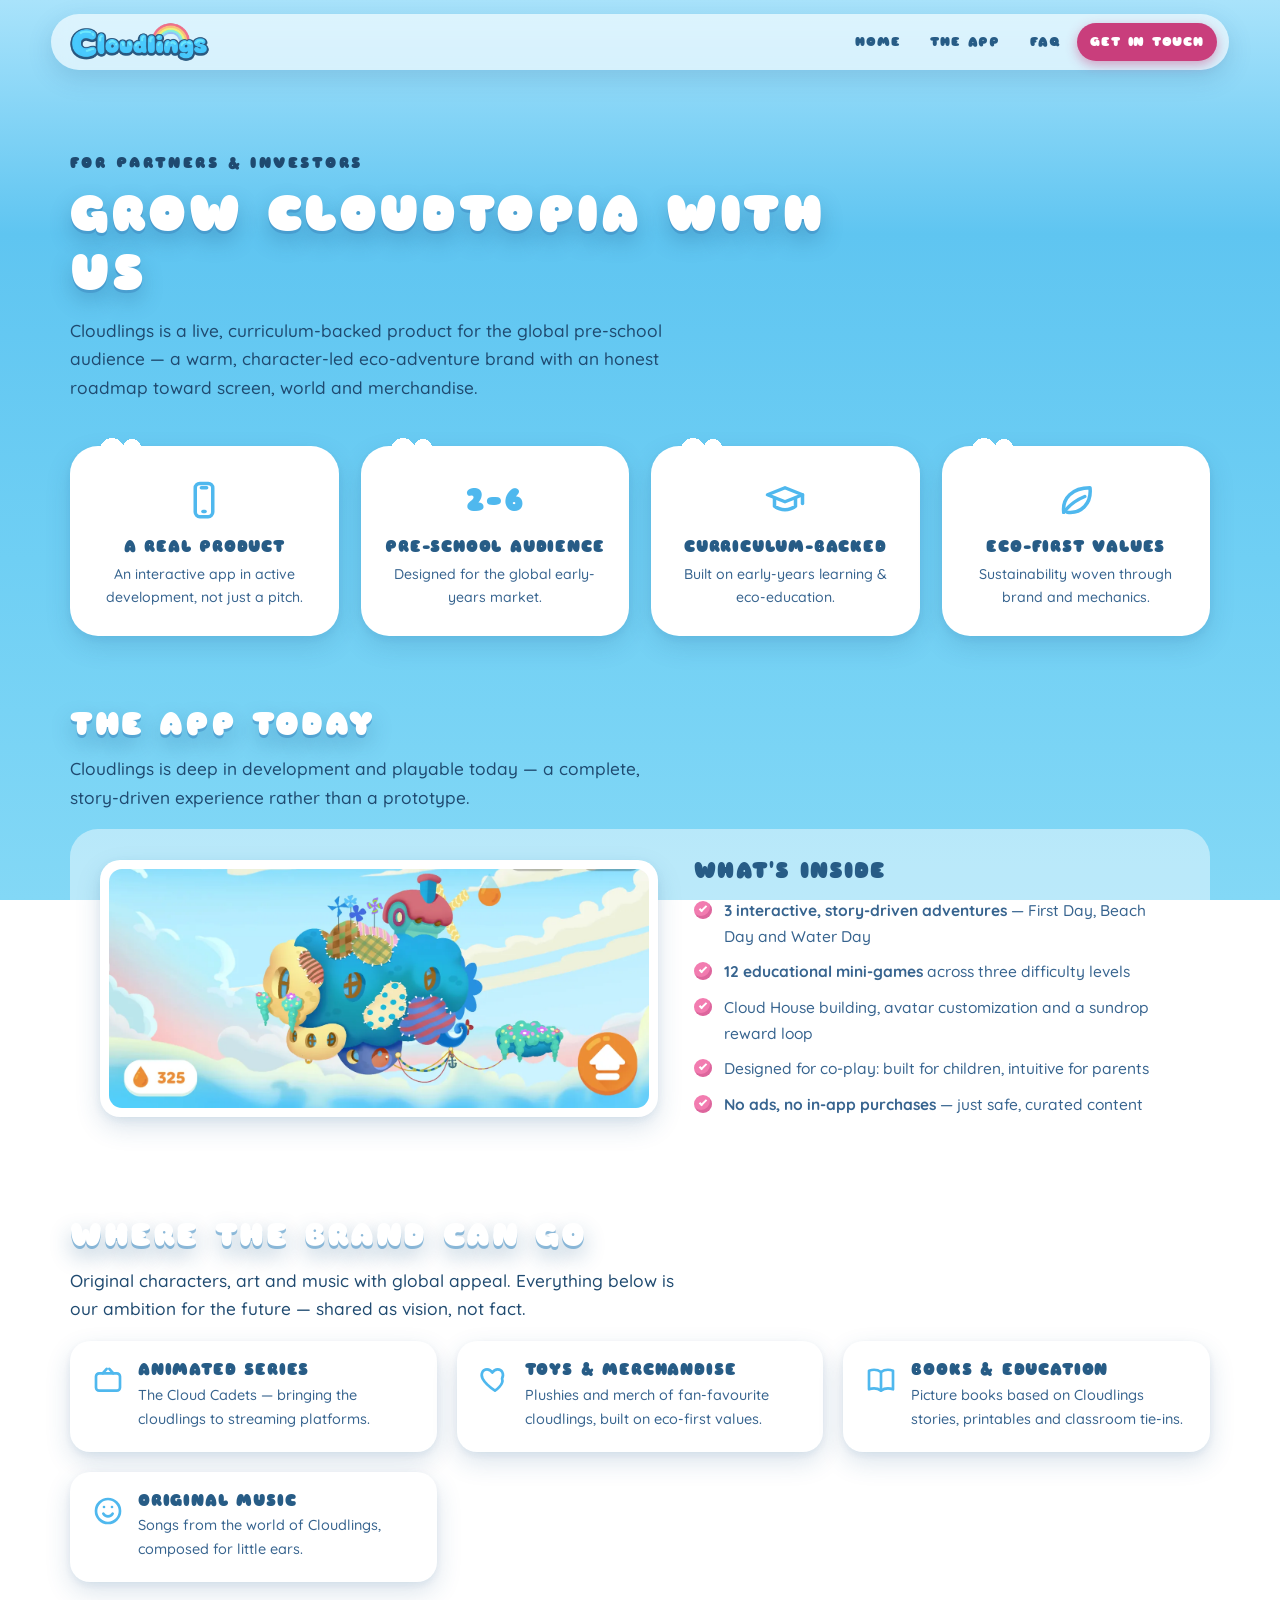
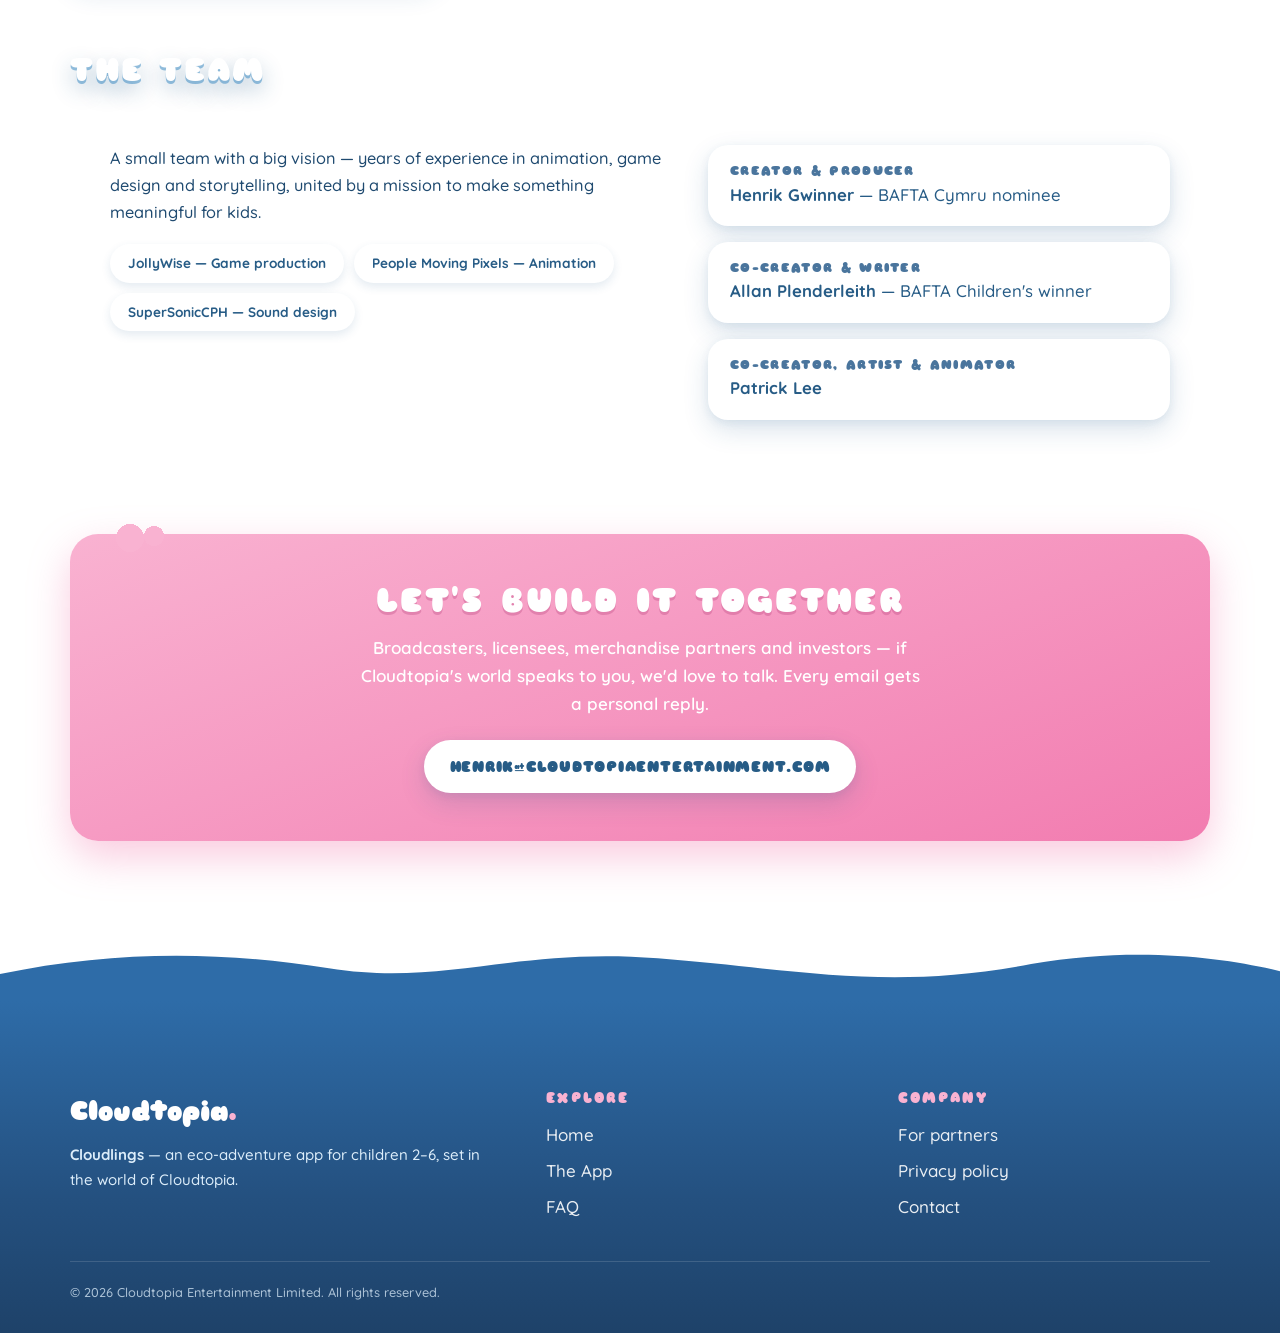
==== partners/index.html @ 423408fb "Add /partners/ and /privacy-policy/ pages + FAQ section - /partners/: dedicated, shareable page for " ====
<!DOCTYPE html>
<html lang="en">
<head>
<meta charset="UTF-8">
<meta name="viewport" content="width=device-width, initial-scale=1.0">
<title>For Partners & Investors — Cloudlings | Cloudtopia Entertainment</title>
<meta name="description" content="Partner with Cloudtopia Entertainment: Cloudlings is a live, curriculum-backed eco-adventure app for children 2–6, built by an award-winning team — with an honest roadmap toward screen, world and merchandise.">
<meta name="theme-color" content="#5FC5F1">
<link rel="canonical" href="https://cloudtopiaentertainment.com/partners/">
<link rel="icon" href="/assets/favicon.svg" type="image/svg+xml">
<link rel="apple-touch-icon" href="/assets/apple-touch-icon.png">
<meta property="og:title" content="Partner with Cloudtopia — Cloudlings, an eco-adventure app for kids 2–6">
<meta property="og:description" content="A live, curriculum-backed product for the global pre-school audience, built by an award-winning team. Broadcasters, licensees and investors — let's talk.">
<meta property="og:type" content="website">
<meta property="og:url" content="https://cloudtopiaentertainment.com/partners/">
<meta property="og:site_name" content="Cloudtopia Entertainment">
<meta property="og:image" content="https://cloudtopiaentertainment.com/assets/img/og_cover.jpg">
<meta name="twitter:card" content="summary_large_image">
<meta name="twitter:title" content="Partner with Cloudtopia — Cloudlings">
<meta name="twitter:image" content="https://cloudtopiaentertainment.com/assets/img/og_cover.jpg">
<link rel="preconnect" href="https://fonts.googleapis.com">
<link rel="preconnect" href="https://fonts.gstatic.com" crossorigin>
<link href="https://fonts.googleapis.com/css2?family=Sniglet:wght@800&family=Quicksand:wght@500;600;700&family=Chewy&display=swap" rel="stylesheet">
<link rel="stylesheet" href="/css/styles.css">
</head>
<body>

<div class="atmosphere" aria-hidden="true">
  <span class="drift-cloud dc1"></span>
  <span class="drift-cloud dc3"></span>
  <span class="drift-cloud dc5"></span>
</div>

<header class="nav" id="nav">
  <div class="container nav__inner">
    <a class="nav__brand" href="/" aria-label="Cloudlings — back to the front page"><img src="/assets/img/logo_cloudlings.webp" alt="Cloudlings" width="141" height="40" decoding="async"></a>
    <nav class="nav__links" id="navLinks" aria-label="Primary">
      <a href="/">Home</a>
      <a href="/#app">The App</a>
      <a href="/#faq">FAQ</a>
      <a href="mailto:henrik@cloudtopiaentertainment.com?subject=Partnering%20with%20Cloudtopia" class="is-cta">Get in touch</a>
    </nav>
    <button class="nav__toggle" id="navToggle" aria-label="Toggle menu" aria-expanded="false" aria-controls="navLinks">
      <span></span><span></span><span></span>
    </button>
  </div>
</header>

<main class="subpage">
  <div class="container">
    <div class="page-head">
      <span class="eyebrow">For Partners &amp; Investors</span>
      <h1>Grow Cloudtopia with us</h1>
      <p class="lede">Cloudlings is a live, curriculum-backed product for the global pre-school audience — a warm, character-led eco-adventure brand with an honest roadmap toward screen, world and merchandise.</p>
    </div>

    <!-- snapshot -->
    <div class="snapshot">
      <div class="snap"><div class="snap__big"><svg class="ic" viewBox="0 0 24 24" fill="none" stroke="currentColor" stroke-width="2" stroke-linecap="round" stroke-linejoin="round"><rect x="7" y="2.5" width="10" height="19" rx="2.6"/><line x1="10.5" y1="5" x2="13.5" y2="5"/><line x1="11.4" y1="18.5" x2="12.6" y2="18.5"/></svg></div><h4>A real product</h4><p>An interactive app in active development, not just a pitch.</p></div>
      <div class="snap"><div class="snap__big">2–6</div><h4>Pre-school audience</h4><p>Designed for the global early-years market.</p></div>
      <div class="snap"><div class="snap__big"><svg class="ic" viewBox="0 0 24 24" fill="none" stroke="currentColor" stroke-width="2" stroke-linecap="round" stroke-linejoin="round"><path d="M2 9 12 5l10 4-10 4Z"/><path d="M6 11v4.5c0 0 2.5 2 6 2s6-2 6-2V11"/><path d="M22 9v5"/></svg></div><h4>Curriculum-backed</h4><p>Built on early-years learning &amp; eco-education.</p></div>
      <div class="snap"><div class="snap__big"><svg class="ic" viewBox="0 0 24 24" fill="none" stroke="currentColor" stroke-width="2" stroke-linecap="round" stroke-linejoin="round"><path d="M5 19c-1-8 5-14 15-14 1 9-5 15-13 14"/><path d="M5 19C8 15 12 12 17 10"/></svg></div><h4>Eco-first values</h4><p>Sustainability woven through brand and mechanics.</p></div>
    </div>

    <!-- the app today -->
    <div class="section-gap">
      <h2>The app today</h2>
      <p class="lede">Cloudlings is deep in development and playable today — a complete, story-driven experience rather than a prototype.</p>
      <div class="feature">
        <div class="feature__media"><img src="/assets/img/room_house.webp" alt="A customised Cloud House floating in the sky, from the Cloudlings app" width="1400" height="621" loading="lazy" decoding="async"></div>
        <div>
          <h4>What's inside</h4>
          <ul class="ticks">
            <li><strong>3 interactive, story-driven adventures</strong> — First Day, Beach Day and Water Day</li>
            <li><strong>12 educational mini-games</strong> across three difficulty levels</li>
            <li>Cloud House building, avatar customization and a sundrop reward loop</li>
            <li>Designed for co-play: built for children, intuitive for parents</li>
            <li><strong>No ads, no in-app purchases</strong> — just safe, curated content</li>
          </ul>
        </div>
      </div>
    </div>

    <!-- brand potential -->
    <div class="section-gap">
      <h2>Where the brand can go</h2>
      <p class="lede">Original characters, art and music with global appeal. Everything below is our ambition for the future — shared as vision, not fact.</p>
      <div class="world-grid">
        <div class="world-card"><svg class="ic" viewBox="0 0 24 24" fill="none" stroke="currentColor" stroke-width="2" stroke-linecap="round" stroke-linejoin="round"><rect x="3" y="7" width="18" height="13" rx="2.4"/><path d="M8 7 11 3.6M16 7 13 3.6"/></svg><div><h4>Animated series</h4><p>The Cloud Cadets — bringing the cloudlings to streaming platforms.</p></div></div>
        <div class="world-card"><svg class="ic" viewBox="0 0 24 24" fill="none" stroke="currentColor" stroke-width="2" stroke-linecap="round" stroke-linejoin="round"><path d="M12 20s-7-4.6-9.3-9C1 7.6 2.7 4 6 4c2 0 3.2 1.2 4 2.5C10.8 5.2 12 4 14 4c3.3 0 5 3.6 3.3 7C19 15.4 12 20 12 20Z"/></svg><div><h4>Toys &amp; merchandise</h4><p>Plushies and merch of fan-favourite cloudlings, built on eco-first values.</p></div></div>
        <div class="world-card"><svg class="ic" viewBox="0 0 24 24" fill="none" stroke="currentColor" stroke-width="2" stroke-linecap="round" stroke-linejoin="round"><path d="M12 6C9.6 4.3 6 4 3 5v14c3-1 6.6-.7 9 1 2.4-1.7 6-2 9-1V5c-3-1-6.6-.7-9 1Z"/><path d="M12 6v14"/></svg><div><h4>Books &amp; education</h4><p>Picture books based on Cloudlings stories, printables and classroom tie-ins.</p></div></div>
        <div class="world-card"><svg class="ic" viewBox="0 0 24 24" fill="none" stroke="currentColor" stroke-width="2" stroke-linecap="round" stroke-linejoin="round"><circle cx="12" cy="12" r="9"/><path d="M9 9h.01M15 9h.01M8.5 14a4 4 0 0 0 7 0"/></svg><div><h4>Original music</h4><p>Songs from the world of Cloudlings, composed for little ears.</p></div></div>
      </div>
    </div>

    <!-- team -->
    <div class="section-gap">
      <h2>The team</h2>
      <div class="company">
        <div>
          <p class="lede company__lede">A small team with a big vision — years of experience in animation, game design and storytelling, united by a mission to make something meaningful for kids.</p>
          <div class="partners-logos">
            <span class="partner-logo">JollyWise — Game production</span>
            <span class="partner-logo">People Moving Pixels — Animation</span>
            <span class="partner-logo">SuperSonicCPH — Sound design</span>
          </div>
        </div>
        <div class="company__credits">
          <div class="credit"><h4>Creator &amp; Producer</h4><p><b>Henrik Gwinner</b> — BAFTA Cymru nominee</p></div>
          <div class="credit"><h4>Co-creator &amp; Writer</h4><p><b>Allan Plenderleith</b> — BAFTA Children's winner</p></div>
          <div class="credit"><h4>Co-creator, Artist &amp; Animator</h4><p><b>Patrick Lee</b></p></div>
        </div>
      </div>
    </div>

    <!-- CTA -->
    <div class="section-gap">
      <div class="cta-band">
        <h3>Let's build it together</h3>
        <p>Broadcasters, licensees, merchandise partners and investors — if Cloudtopia's world speaks to you, we'd love to talk. Every email gets a personal reply.</p>
        <a class="btn btn--ghost" href="mailto:henrik@cloudtopiaentertainment.com?subject=Partnering%20with%20Cloudtopia">henrik@cloudtopiaentertainment.com</a>
      </div>
    </div>
  </div>
</main>

<footer class="footer">
  <div class="footer__topclouds" aria-hidden="true">
    <svg viewBox="0 0 1440 90" preserveAspectRatio="none"><path fill="#2E6CA8" d="M0,90 L0,52 C130,18 250,20 370,44 C500,70 580,14 740,30 C900,46 1000,76 1160,38 C1280,12 1380,30 1440,48 L1440,90 Z"/></svg>
  </div>
  <div class="container">
    <div class="footer__grid">
      <div>
        <div class="footer__brand">Cloudtopia<span class="dot">.</span></div>
        <p><strong>Cloudlings</strong> — an eco-adventure app for children 2–6, set in the world of Cloudtopia.</p>
      </div>
      <div>
        <h5>Explore</h5>
        <ul class="footer__links">
          <li><a href="/">Home</a></li>
          <li><a href="/#app">The App</a></li>
          <li><a href="/#faq">FAQ</a></li>
        </ul>
      </div>
      <div>
        <h5>Company</h5>
        <ul class="footer__links">
          <li><a href="/partners/">For partners</a></li>
          <li><a href="/privacy-policy/">Privacy policy</a></li>
          <li><a href="mailto:henrik@cloudtopiaentertainment.com">Contact</a></li>
        </ul>
      </div>
    </div>
    <div class="footer__bottom">
      <span>© 2026 Cloudtopia Entertainment Limited. All rights reserved.</span>
    </div>
  </div>
</footer>

<script>
(function () {
  var nav = document.getElementById("nav");
  var toggle = document.getElementById("navToggle");
  toggle.addEventListener("click", function () {
    var open = nav.classList.toggle("is-open");
    toggle.setAttribute("aria-expanded", open ? "true" : "false");
  });
  window.addEventListener("scroll", function () {
    nav.classList.toggle("is-scrolled", window.scrollY > 24);
  }, { passive: true });
})();
</script>
</body>
</html>
---- css/styles.css ----
/* ============================================================
   Cloudtopia — Cloudlings pitch-deck design (v3)
   Visual language lifted directly from the Cloudlings app
   pitch deck (July 2026):
   · Sniglet ExtraBold bubble headlines, white w/ blue shadow
   · Quicksand body (web stand-in for the deck's Linotte)
   · Chewy for playful badges ("Launch Ready"-style)
   · Sky-blue world, white cloud cards with puffy bumps,
     translucent panels, pink chips & pink cloud sections
   Class names are unchanged so js/main.js keeps working.
   ============================================================ */

/* ---------- Design tokens ---------- */
:root {
  /* deck palette */
  --sky: #5FC5F1;            /* main sky */
  --sky-light: #A9E3FB;      /* upper sky */
  --sky-deep: #3FA9E8;       /* lower sky */
  --navy: #275C86;           /* headline navy (deck sub-headlines) */
  --ink: #37648F;            /* body text on white cards */
  --ink-sky: #1F4A70;        /* body text directly on the sky (AA contrast) */
  --ink-soft: #4A759D;
  --white: #ffffff;
  --pink: #F27CB0;           /* page chips / badges (decorative) */
  --pink-soft: #F9B2D1;
  --pink-cta: #C93E7C;       /* interactive pink — AA contrast w/ white text */
  --yellow: #FFD45E;
  --orange: #F5A23C;         /* sundrops */
  --logo-blue: #4FB8EE;

  /* surfaces */
  --card: #ffffff;
  --panel: rgba(255, 255, 255, 0.45);      /* translucent deck panel */
  --panel-strong: rgba(255, 255, 255, 0.62);

  /* type */
  --f-head: "Sniglet", "Baloo 2", cursive;       /* deck headlines */
  --f-body: "Quicksand", "Nunito", sans-serif;   /* deck body (Linotte) */
  --f-fun: "Chewy", "Sniglet", cursive;          /* deck accent badges */

  /* shape + shadow */
  --r-lg: 28px;
  --r-md: 20px;
  --shadow-card: 0 10px 26px rgba(31, 90, 136, 0.16), 0 3px 8px rgba(31, 90, 136, 0.08);
  --shadow-pop: 0 16px 40px rgba(31, 90, 136, 0.22);

  /* bubble headline shadow (white letters, soft blue drop) */
  --head-shadow: 0 3px 0 rgba(63, 140, 195, 0.55), 0 10px 22px rgba(31, 90, 136, 0.30);

  --container: 1140px;
}

/* ---------- Reset / base ---------- */
*, *::before, *::after { box-sizing: border-box; }
html { scroll-behavior: smooth; scroll-padding-top: 90px; }
body {
  margin: 0;
  font-family: var(--f-body);
  font-weight: 500;
  font-size: 17px;
  line-height: 1.65;
  color: var(--ink);
  background:
    linear-gradient(180deg, var(--sky-light) 0%, var(--sky) 26%, #6FCFF4 62%, #83D8F6 100%);
  background-attachment: fixed;
  overflow-x: hidden;
}
img { max-width: 100%; height: auto; display: block; }
a { color: var(--navy); }
h1, h2, h3, h4, h5 { margin: 0 0 0.4em; line-height: 1.15; }
p { margin: 0 0 1em; }
ul { margin: 0; padding: 0; }
button { font: inherit; cursor: pointer; }

::selection { background: var(--pink-soft); color: var(--navy); }

/* deck headline style: bubbly, uppercase, white with blue drop */
h1, h2, h3, h4, h5,
.eyebrow, .btn, .nav__links a, .road-step__badge, .num {
  font-family: var(--f-head);
  font-weight: 800;
}
h2 {
  font-size: clamp(2rem, 4.6vw, 3.3rem);
  text-transform: uppercase;
  letter-spacing: 0.05em;
  color: var(--white);
  text-shadow: var(--head-shadow);
}
h3 { font-size: 1.45rem; color: var(--navy); letter-spacing: 0.02em; }
h4 { font-size: 1.12rem; color: var(--navy); letter-spacing: 0.02em; }

.container { width: min(var(--container), 92vw); margin-inline: auto; }

.ic { width: 24px; height: 24px; flex: none; }
.ic--sm { width: 17px; height: 17px; }

.skip-link {
  position: absolute; left: -9999px; top: 0; z-index: 200;
  background: var(--white); color: var(--navy);
  padding: 10px 18px; border-radius: 0 0 14px 0; font-weight: 700;
}
.skip-link:focus { left: 0; }

/* ============================================================
   AMBIENT SKY — soft drifting clouds behind everything
   ============================================================ */
.atmosphere { position: fixed; inset: 0; pointer-events: none; z-index: 0; }
.drift-cloud {
  position: absolute;
  width: 320px; height: 96px;
  background: rgba(255, 255, 255, 0.5);
  border-radius: 100px;
  filter: blur(2px);
  animation: drift 90s linear infinite;
}
.drift-cloud::before, .drift-cloud::after {
  content: ""; position: absolute; background: inherit; border-radius: 50%;
}
.drift-cloud::before { width: 120px; height: 120px; top: -52px; left: 52px; }
.drift-cloud::after { width: 88px; height: 88px; top: -34px; right: 58px; }
.dc1 { top: 12%; left: -360px; transform: scale(0.9); animation-duration: 110s; }
.dc2 { top: 30%; left: -360px; transform: scale(0.55); animation-duration: 85s; animation-delay: -30s; opacity: .8; }
.dc3 { top: 48%; left: -360px; transform: scale(1.15); animation-duration: 140s; animation-delay: -70s; opacity: .55; }
.dc4 { top: 64%; left: -360px; transform: scale(0.7); animation-duration: 95s; animation-delay: -50s; opacity: .7; }
.dc5 { top: 80%; left: -360px; transform: scale(1.0); animation-duration: 125s; animation-delay: -20s; opacity: .5; }
.dc6 { top: 5%;  left: -360px; transform: scale(0.5); animation-duration: 70s;  animation-delay: -10s; opacity: .85; }
@keyframes drift {
  from { margin-left: 0; }
  to   { margin-left: calc(100vw + 720px); }
}

/* ============================================================
   NAV — floating white cloud bar, Cloudlings logo left,
   Sniglet links, pink CTA chip (deck logo-corner + white bars)
   ============================================================ */
.nav {
  position: fixed; top: 14px; left: 4vw; right: 4vw; z-index: 100;
}
.nav__inner {
  display: flex; align-items: center; gap: 18px;
  background: var(--panel-strong);
  backdrop-filter: blur(10px);
  -webkit-backdrop-filter: blur(10px);
  border-radius: 999px;
  padding: 8px 12px 8px 18px;
  box-shadow: 0 8px 24px rgba(31, 90, 136, 0.18);
  transition: background .3s ease, box-shadow .3s ease;
  width: 100%;
}
.nav.is-scrolled .nav__inner { background: rgba(255,255,255,0.92); box-shadow: var(--shadow-pop); }
.nav__brand {
  display: flex; align-items: center; text-decoration: none;
  font-family: var(--f-head); font-weight: 800; font-size: 1.35rem; color: var(--logo-blue);
}
.nav__brand img { height: 40px; width: auto; }
.nav__brand .dot { color: var(--pink); }

.nav__links { display: flex; align-items: center; gap: 4px; margin-left: auto; }
.nav__links a {
  text-decoration: none;
  color: var(--navy);
  text-transform: uppercase;
  letter-spacing: 0.06em;
  font-size: 0.82rem;
  padding: 8px 13px;
  border-radius: 999px;
  transition: background .2s ease, color .2s ease, transform .2s ease;
}
.nav__links a:hover { background: rgba(95, 197, 241, 0.22); transform: translateY(-1px); }
.nav__links a.is-active { background: rgba(95, 197, 241, 0.3); }
.nav__links a.is-cta {
  background: var(--pink-cta); color: var(--white);
  box-shadow: 0 4px 12px rgba(201, 62, 124, 0.45);
}
.nav__links a.is-cta:hover { background: #BE3573; }

.sun-score[hidden] { display: none; }
.sun-score {
  display: inline-flex; align-items: center; gap: 6px;
  background: var(--white);
  border-radius: 999px; padding: 6px 14px;
  font-family: var(--f-head); font-weight: 800; color: var(--navy);
  box-shadow: var(--shadow-card);
  transition: transform .25s ease;
  white-space: nowrap;
}
.sun-score.bump { transform: scale(1.15); }
.sun-score.is-done { background: var(--yellow); }

.nav__toggle {
  display: none;
  width: 46px; height: 46px; border: 0; border-radius: 50%;
  background: var(--white); box-shadow: var(--shadow-card);
  flex-direction: column; align-items: center; justify-content: center; gap: 5px;
}
.nav__toggle span { width: 20px; height: 3px; border-radius: 3px; background: var(--navy); transition: transform .25s ease, opacity .25s ease; }
.nav.is-open .nav__toggle span:nth-child(1) { transform: translateY(8px) rotate(45deg); }
.nav.is-open .nav__toggle span:nth-child(2) { opacity: 0; }
.nav.is-open .nav__toggle span:nth-child(3) { transform: translateY(-8px) rotate(-45deg); }

/* rainbow scroll trail under the nav pill */
.sky-progress {
  position: absolute; left: 2vw; right: 2vw; top: calc(100% + 6px);
  height: 6px; border-radius: 6px; overflow: hidden;
  background: rgba(255, 255, 255, 0.35);
}
.sky-progress span {
  display: block; height: 100%; width: 0;
  border-radius: 6px;
  background: linear-gradient(90deg, #FF8E7A, #FFB56B, #FFE27A, #A8E29A, #8CCBF2, #C9A6E8);
}

/* ============================================================
   HERO — the deck's title slide: full world illustration,
   Cloudlings logo, white cloud title-bar
   ============================================================ */
.hero {
  position: relative;
  min-height: 100vh;   /* fallback for browsers without svh (older Safari) */
  min-height: 100svh;
  display: grid; place-items: center;
  padding: 130px 0 90px;
  overflow: hidden;
  background:
    linear-gradient(180deg, rgba(150, 220, 250, 0.35) 0%, rgba(95, 197, 241, 0) 34%),
    url("../assets/img/map_full.webp") center 62% / cover no-repeat,
    linear-gradient(180deg, var(--sky-light), var(--sky));
  z-index: 1;
}
/* soft white cloud bank at the bottom edge, like the title slide */
.hero::after {
  content: ""; position: absolute; left: -5%; right: -5%; bottom: -70px; height: 170px;
  background: radial-gradient(closest-side, rgba(255,255,255,0.95), rgba(255,255,255,0) 72%);
  filter: blur(4px);
  pointer-events: none;
}

.hero__clouds { position: absolute; inset: 0; pointer-events: none; }
.hero__cloud {
  position: absolute; background: rgba(255, 255, 255, 0.9); border-radius: 90px;
  box-shadow: 0 10px 30px rgba(31, 90, 136, 0.10);
}
.hero__cloud::before, .hero__cloud::after { content: ""; position: absolute; background: inherit; border-radius: 50%; box-shadow: none; }
.c1 { width: 200px; height: 62px; top: 17%; left: 6%; }
.c1::before { width: 84px; height: 84px; top: -38px; left: 34px; }
.c1::after { width: 56px; height: 56px; top: -22px; right: 38px; }
.c2 { width: 150px; height: 48px; top: 27%; right: 14%; opacity: .9; }
.c2::before { width: 62px; height: 62px; top: -28px; left: 26px; }
.c2::after { width: 44px; height: 44px; top: -18px; right: 28px; }
.c3 { width: 250px; height: 74px; bottom: 24%; left: 10%; opacity: .75; }
.c3::before { width: 100px; height: 100px; top: -46px; left: 44px; }
.c3::after { width: 66px; height: 66px; top: -26px; right: 48px; }
.c4 { width: 130px; height: 42px; bottom: 34%; right: 8%; opacity: .85; }
.c4::before { width: 54px; height: 54px; top: -24px; left: 22px; }
.c4::after { width: 38px; height: 38px; top: -16px; right: 24px; }

/* the four heroes peeking from the edges (deck pages 2–3) */
.hero__cast { position: absolute; inset: 0; pointer-events: none; }
.cast { position: absolute; width: clamp(110px, 15vw, 210px); filter: drop-shadow(0 12px 24px rgba(31, 90, 136, 0.28)); }
.cast--castella { left: 2%; top: 24%; }
.cast--knucki { right: 2.5%; top: 20%; }
.cast--alto { left: 7%; bottom: 9%; }
.cast--luci { right: 7%; bottom: 11%; }

.hero__inner { position: relative; text-align: center; z-index: 2; width: min(820px, 92vw); }
.wordmark { margin: 0 auto 26px; }
.wordmark img {
  width: min(560px, 82vw); height: auto; margin-inline: auto;
  filter: drop-shadow(0 14px 28px rgba(31, 90, 136, 0.35));
}

/* white cloud title-bar — “App pitch deck · July 2026” style */
.hero__bar {
  position: relative;
  display: flex; align-items: baseline; justify-content: space-between; gap: 18px;
  background: var(--white);
  border-radius: 22px;
  padding: 16px 28px;
  margin: 0 auto 22px;
  width: min(640px, 100%);
  box-shadow: var(--shadow-pop);
  text-align: left;
}
/* cloud puffs on the bar's corners, like the deck */
.hero__bar::before {
  content: ""; position: absolute; left: -16px; bottom: -12px;
  width: 44px; height: 44px; border-radius: 50%; background: var(--white);
  box-shadow: 30px 18px 0 -8px var(--white);
}
.hero__bar::after {
  content: ""; position: absolute; right: -12px; top: -14px;
  width: 36px; height: 36px; border-radius: 50%; background: var(--white);
}
.hero__tagline {
  margin: 0;
  font-family: var(--f-head); font-weight: 800;
  font-size: clamp(1.05rem, 2.4vw, 1.45rem);
  color: var(--navy);
}
.hero__sub { margin: 0; color: var(--ink-soft); font-weight: 600; font-size: 0.95rem; white-space: nowrap; }

.hero__cta { display: grid; gap: 18px; justify-items: center; }
.hero__cta-row { display: flex; align-items: center; gap: 16px; flex-wrap: wrap; justify-content: center; }

/* “Launch Ready”-style pink badge in Chewy */
.pill-soon {
  font-family: var(--f-fun);
  font-size: 1.15rem;
  letter-spacing: 0.03em;
  color: var(--white);
  background: var(--pink);
  padding: 10px 22px;
  border-radius: 18px;
  transform: rotate(-3deg);
  box-shadow: 0 8px 20px rgba(242, 124, 176, 0.55);
  text-shadow: 0 2px 0 rgba(180, 60, 120, 0.35);
}

.btn {
  display: inline-flex; align-items: center; gap: 8px;
  text-decoration: none;
  text-transform: uppercase; letter-spacing: 0.05em; font-size: 0.95rem;
  padding: 14px 26px; border-radius: 999px;
  transition: transform .2s ease, box-shadow .2s ease, background .2s ease;
}
.btn--primary {
  background: var(--white); color: var(--navy);
  box-shadow: var(--shadow-pop);
}
.btn--primary:hover { transform: translateY(-3px) scale(1.02); }
.btn--ghost {
  background: var(--white); color: var(--navy);
  box-shadow: var(--shadow-card);
}
.btn--ghost:hover { transform: translateY(-3px); }

.store-badges { display: flex; gap: 12px; flex-wrap: wrap; justify-content: center; }
.store-badge {
  display: inline-flex; align-items: center; gap: 10px;
  background: var(--navy); color: var(--white);
  border-radius: 14px; padding: 8px 16px;
  box-shadow: var(--shadow-card);
}
.store-badge svg { width: 22px; height: 22px; }
.store-badge span { display: flex; flex-direction: column; line-height: 1.15; text-align: left; }
.store-badge small { font-size: 0.62rem; opacity: .85; }
.store-badge b { font-family: var(--f-head); font-weight: 800; font-size: 0.92rem; letter-spacing: 0.03em; }

.hero__scroll {
  position: absolute; bottom: 22px; left: 50%; transform: translateX(-50%);
  display: grid; justify-items: center; gap: 6px;
  color: var(--white); font-family: var(--f-head); font-weight: 800;
  font-size: 0.78rem; text-transform: uppercase; letter-spacing: 0.14em;
  text-shadow: 0 2px 8px rgba(31, 90, 136, 0.5);
  z-index: 2;
}
.mouse {
  width: 24px; height: 38px; border: 3px solid var(--white); border-radius: 14px;
  position: relative; box-shadow: 0 2px 8px rgba(31,90,136,.3);
}
.mouse::after {
  content: ""; position: absolute; left: 50%; top: 7px; width: 4px; height: 8px;
  margin-left: -2px; border-radius: 4px; background: var(--white);
  animation: scrolldot 1.6s ease-in-out infinite;
}
@keyframes scrolldot { 0% { transform: translateY(0); opacity: 1; } 70% { transform: translateY(10px); opacity: 0; } 100% { opacity: 0; } }

/* ============================================================
   SECTIONS — each one styled like a deck page:
   headline top-left, pink page chip bottom-left
   ============================================================ */
main { counter-reset: page; position: relative; z-index: 1; }
.section { position: relative; padding: 96px 0 110px; counter-increment: page; }
/* pink page-number chip, exactly like the deck's corners */
.section::after {
  content: counter(page);
  position: absolute; left: 0; bottom: 34px;
  min-width: 62px; padding: 6px 18px 6px 14px;
  border-radius: 0 999px 999px 0;
  background: var(--pink);
  color: var(--white);
  font-family: var(--f-head); font-weight: 800; font-size: 1.15rem;
  text-align: center;
  box-shadow: 0 6px 16px rgba(242, 124, 176, 0.45);
}

/* pink cloud pages (deck "Episodes") */
.section--tint {
  background:
    linear-gradient(180deg, rgba(246, 191, 214, 0) 0%, rgba(246, 191, 214, 0.55) 14%, rgba(246, 191, 214, 0.55) 86%, rgba(246, 191, 214, 0) 100%);
}

/* deck page header: big bubble H2 + navy Sniglet kicker */
.section__head { max-width: 780px; margin-bottom: 54px; }
.eyebrow {
  display: block;
  font-size: 0.95rem;
  text-transform: uppercase;
  letter-spacing: 0.16em;
  color: var(--ink-sky);
  margin-bottom: 10px;
}
.section__head h2 { margin-bottom: 14px; }
.lede { font-size: 1.08rem; color: var(--ink-sky); max-width: 62ch; }
.lede strong, .lede b { color: var(--navy); }

/* ============================================================
   CLOUD CARD — the deck's signature white card with puffy
   cloud bumps on the top edge
   ============================================================ */
.pillar, .story-card, .world-card, .friend, .learn-card,
.road-step, .snap, .credit, .cta-band, .map-show, .gallery__item {
  position: relative;
  background: var(--card);
  border-radius: var(--r-lg);
  box-shadow: var(--shadow-card);
}
/* the puffs */
.pillar::before, .story-card::before, .friend::before,
.road-step::before, .snap::before, .learn-card::before {
  content: ""; position: absolute; top: -14px; left: 30px;
  width: 44px; height: 30px;
  background:
    radial-gradient(circle at 12px 18px, var(--card) 0 12px, transparent 12px),
    radial-gradient(circle at 32px 16px, var(--card) 0 9px, transparent 9px);
  pointer-events: none;
}

/* ---------- Vision pillars (3-up, deck "Our Values" cards) ---------- */
.pillars { display: grid; grid-template-columns: repeat(3, 1fr); gap: 26px; }
.pillar { padding: 30px 26px 22px; transition: transform .25s ease, box-shadow .25s ease; }
.pillar:hover { transform: translateY(-6px); box-shadow: var(--shadow-pop); }
.pillar__icon {
  width: 60px; height: 60px; border-radius: 50%;
  display: grid; place-items: center;
  background: linear-gradient(160deg, var(--logo-blue), var(--sky-deep));
  box-shadow: 0 6px 16px rgba(63, 169, 232, 0.45);
  margin-bottom: 16px;
}
.pillar__icon svg { width: 30px; height: 30px; }
.pillar h3 { text-transform: uppercase; letter-spacing: .05em; font-size: 1.2rem; }
.pillar p { margin: 0; font-size: 0.98rem; }

/* ============================================================
   CLOUDLINGS — character cards
   ============================================================ */
.cloudlings { display: grid; grid-template-columns: repeat(4, 1fr); gap: 24px; }
.cloudling {
  position: relative;
  background: var(--panel-strong);
  border-radius: var(--r-lg);
  padding: 18px 20px 20px;
  text-align: center;
  outline: none;
  transition: transform .25s ease, box-shadow .25s ease, background .25s ease;
  box-shadow: var(--shadow-card);
  cursor: pointer;
}
/* kept as separate rules: an unsupported :focus-visible would otherwise
   drop the whole selector list in older Safari */
.cloudling:hover { transform: translateY(-6px); background: var(--white); box-shadow: var(--shadow-pop); }
.cloudling:focus-visible { transform: translateY(-6px); background: var(--white); box-shadow: var(--shadow-pop); }
.cloudling__art { position: relative; height: 210px; display: grid; place-items: center; margin-bottom: 10px; }
.cloudling__art img { max-height: 210px; width: auto; }
.pose { grid-area: 1 / 1; transition: opacity .35s ease, transform .35s ease; }
.pose--base { opacity: 1; }
.pose--transform { opacity: 0; transform: scale(0.8); }
.cloudling:hover .pose--base, .cloudling.is-played .pose--base { opacity: 0; transform: scale(0.85); }
.cloudling:hover .pose--transform, .cloudling.is-played .pose--transform { opacity: 1; transform: scale(1); }
.transform-hint {
  position: absolute; top: 4px; right: 2px; z-index: 2;
  display: inline-flex; align-items: center; gap: 4px;
  font-family: var(--f-fun); font-size: 0.85rem; color: var(--white);
  background: var(--pink); border-radius: 999px; padding: 4px 12px;
  transform: rotate(4deg);
  box-shadow: 0 4px 10px rgba(242, 124, 176, 0.5);
}
.cloudling h3 { text-transform: uppercase; letter-spacing: .06em; font-size: 1.3rem; margin-bottom: 2px; }
.cloudling__role { font-weight: 700; color: var(--navy); font-size: 0.92rem; margin-bottom: 8px; }
.cloudling p { font-size: 0.92rem; margin-bottom: 8px; }
.cloudling__love { font-style: italic; color: var(--ink-soft); font-size: 0.88rem !important; margin: 0 !important; }

/* ============================================================
   PANORAMA dividers — full-bleed world art in a white frame
   ============================================================ */
.panorama {
  position: relative;
  width: min(1280px, 96vw);
  margin: 30px auto;
  border-radius: var(--r-lg);
  overflow: hidden;
  box-shadow: var(--shadow-pop);
  border: 10px solid var(--white);
  z-index: 1;
}
.panorama img { width: 100%; object-fit: cover; }
.panorama__text {
  position: absolute; inset: auto 0 0;
  padding: 46px 30px 18px;
  background: linear-gradient(180deg, rgba(31, 90, 136, 0), rgba(31, 90, 136, 0.55));
  text-align: center;
}
.panorama__text p {
  margin: 0;
  font-family: var(--f-fun);
  font-size: clamp(1.1rem, 2.6vw, 1.6rem);
  color: var(--white);
  text-shadow: 0 2px 8px rgba(31, 90, 136, 0.6);
}

/* ============================================================
   THE APP — numbered blocks, deck 3-up layout
   ============================================================ */
.app-block { position: relative; margin-bottom: 76px; }
.app-block:last-child { margin-bottom: 0; }
.app-block__title { display: flex; align-items: center; gap: 16px; margin-bottom: 22px; }
/* number in a little white cloud, like the deck's episode numbers */
.num {
  position: relative;
  width: 58px; height: 58px; flex: none;
  display: grid; place-items: center;
  background: var(--white); border-radius: 50%;
  color: var(--navy); font-size: 1.5rem;
  box-shadow: var(--shadow-card);
}
.num::before {
  content: ""; position: absolute; bottom: -6px; left: -10px;
  width: 26px; height: 26px; border-radius: 50%; background: var(--white);
}
.num::after {
  content: ""; position: absolute; bottom: -9px; right: -4px;
  width: 17px; height: 17px; border-radius: 50%; background: var(--white);
}
.app-block__title h3 {
  margin: 0;
  font-size: clamp(1.4rem, 3vw, 2rem);
  text-transform: uppercase; letter-spacing: .05em;
  color: var(--white); text-shadow: var(--head-shadow);
}
.app-block__lede { margin-bottom: 24px; }

.sundrop-tip {
  display: inline-flex; align-items: center; gap: 8px;
  background: var(--panel-strong); border-radius: 999px;
  padding: 8px 18px; font-weight: 700; color: var(--navy); font-size: 0.92rem;
}

/* story cards (3-up) */
.stories { display: grid; grid-template-columns: repeat(3, 1fr); gap: 26px; }
.story-card { padding: 28px 26px 22px; transition: transform .25s ease, box-shadow .25s ease; }
.story-card:hover { transform: translateY(-6px); box-shadow: var(--shadow-pop); }
.story-card__icon {
  width: 56px; height: 56px; border-radius: 50%;
  display: grid; place-items: center;
  background: linear-gradient(160deg, var(--pink-soft), var(--pink));
  color: var(--white);
  box-shadow: 0 6px 16px rgba(242, 124, 176, 0.4);
  margin-bottom: 14px;
}
.story-card h4 { text-transform: uppercase; letter-spacing: .08em; font-size: 1.15rem; }
.story-card p { font-size: 0.95rem; }
.eco-beat {
  display: inline-flex; align-items: center; gap: 7px;
  font-weight: 700; font-size: 0.85rem; color: var(--navy);
  background: rgba(95, 197, 241, 0.18);
  padding: 6px 14px; border-radius: 999px;
}
.stories__next {
  display: inline-flex; align-items: center; gap: 8px;
  margin-top: 22px; font-weight: 600; color: var(--navy);
  background: var(--panel-strong); border-radius: 999px; padding: 8px 18px;
}
.stories__next b { font-family: var(--f-head); }

/* mini-game gallery — white deck frames with cloud puffs */
.gallery { display: grid; grid-template-columns: repeat(4, 1fr); gap: 20px; }
.gallery__item {
  border: 0; padding: 9px;
  border-radius: var(--r-md);
  transition: transform .25s ease, box-shadow .25s ease;
}
.gallery__item::before {
  content: ""; position: absolute; top: -12px; left: 22px;
  width: 40px; height: 26px;
  background:
    radial-gradient(circle at 11px 16px, var(--card) 0 11px, transparent 11px),
    radial-gradient(circle at 29px 14px, var(--card) 0 8px, transparent 8px);
  pointer-events: none;
}
.gallery__item img { border-radius: 13px; width: 100%; }
.gallery__item:hover { transform: translateY(-5px) scale(1.02); box-shadow: var(--shadow-pop); z-index: 2; }

.game-names { margin-top: 26px; display: flex; flex-wrap: wrap; gap: 10px; align-items: center; }
.game-names__label { font-family: var(--f-head); font-weight: 800; color: var(--ink-sky); text-transform: uppercase; letter-spacing: .08em; font-size: 0.85rem; margin-right: 4px; }
.chip {
  background: var(--white); color: var(--navy);
  border-radius: 999px; padding: 7px 16px;
  font-weight: 700; font-size: 0.85rem;
  box-shadow: 0 4px 10px rgba(31, 90, 136, 0.12);
}
.chip--more { background: var(--pink); color: var(--white); font-family: var(--f-fun); font-weight: 400; }
.chip-row { display: flex; flex-wrap: wrap; gap: 10px; margin-top: 14px; }

/* feature rows (Cloud House / Make it yours) */
.feature {
  display: grid; grid-template-columns: 1.15fr 1fr; gap: 36px; align-items: center;
  background: var(--panel);
  border-radius: var(--r-lg);
  padding: 30px;
}
.feature--rev { grid-template-columns: 1fr 1.15fr; }
.feature--rev .feature__media { order: 2; }
.feature__media {
  position: relative;
  background: var(--white); border-radius: var(--r-md); padding: 9px;
  box-shadow: var(--shadow-card);
}
.feature__media img { border-radius: 13px; }
.feature h4 { font-size: 1.35rem; text-transform: uppercase; letter-spacing: .05em; }
.ticks { list-style: none; display: grid; gap: 10px; margin-top: 14px; }
.ticks li { position: relative; padding-left: 30px; font-size: 0.97rem; }
.ticks li::before {
  content: "";
  position: absolute; left: 0; top: 3px;
  width: 18px; height: 18px; border-radius: 50%;
  background: var(--pink);
  box-shadow: inset -2px -3px 0 rgba(180, 60, 120, 0.35);
}
.ticks li::after {
  content: ""; position: absolute; left: 5px; top: 8px;
  width: 8px; height: 4px;
  border-left: 2.5px solid #fff; border-bottom: 2.5px solid #fff;
  transform: rotate(-45deg);
}

/* character peeking from behind a block (deck pages 8–9) */
.peek { position: absolute; width: clamp(120px, 14vw, 190px); z-index: 2; filter: drop-shadow(0 10px 20px rgba(31, 90, 136, 0.3)); }
.peek--professor { right: -6px; bottom: -60px; width: 116px; }
@media (min-width: 1360px) {
  /* room in the page margin — let the professor peek from beside the panel */
  .peek--professor { right: -170px; bottom: -20px; width: 170px; }
}
.peek--agricloud { left: 2vw; top: 40px; }

/* ============================================================
   WORLD — page with rainbow arc, world cards 3-col
   ============================================================ */
.rainbow {
  position: absolute; top: 40px; right: 8vw;
  width: 220px; height: 110px;
  border-radius: 220px 220px 0 0;
  background:
    radial-gradient(220px 220px at 50% 100%,
      transparent 0 58px,
      #C9A6E8 58px 70px,
      #8CCBF2 70px 82px,
      #A8E29A 82px 94px,
      #FFE27A 94px 106px,
      #FFB56B 106px 110px,
      transparent 110px);
  opacity: 0.9;
  pointer-events: none;
}
.world-grid { display: grid; grid-template-columns: repeat(3, 1fr); gap: 20px; margin-bottom: 40px; }
.world-card {
  display: flex; gap: 14px; align-items: flex-start;
  padding: 20px 22px;
  border-radius: var(--r-md);
  transition: transform .25s ease, box-shadow .25s ease;
}
.world-card:hover { transform: translateY(-4px); box-shadow: var(--shadow-pop); }
.world-card .ic { width: 32px; height: 32px; color: var(--logo-blue); margin-top: 3px; }
.world-card h4 { margin-bottom: 4px; font-size: 1.02rem; text-transform: uppercase; letter-spacing: .05em; }
.world-card p { margin: 0; font-size: 0.9rem; }

.map-show {
  display: block; width: 100%;
  border: 0; padding: 10px;
  overflow: hidden;
  transition: transform .25s ease, box-shadow .25s ease;
}
.map-show img { border-radius: calc(var(--r-lg) - 8px); width: 100%; }
.map-show:hover { transform: translateY(-4px); box-shadow: var(--shadow-pop); }
.map-show__hint {
  position: absolute; left: 50%; bottom: 26px; transform: translateX(-50%);
  display: inline-flex; align-items: center; gap: 8px;
  background: var(--white); color: var(--navy);
  font-family: var(--f-head); font-weight: 800; font-size: 0.95rem;
  text-transform: uppercase; letter-spacing: .06em;
  padding: 10px 22px; border-radius: 999px;
  box-shadow: var(--shadow-pop);
}

/* ============================================================
   FRIENDS — cast grid with speech bubbles
   ============================================================ */
.friends { display: grid; grid-template-columns: repeat(4, 1fr); gap: 22px; }
.friend { padding: 18px 18px 20px; text-align: center; transition: transform .25s ease, box-shadow .25s ease; }
.friend:hover { transform: translateY(-5px); box-shadow: var(--shadow-pop); }
.friend__quote {
  position: relative;
  background: rgba(95, 197, 241, 0.16);
  border-radius: 16px;
  padding: 10px 14px;
  font-size: 0.85rem; font-weight: 600; color: var(--navy);
  margin-bottom: 14px;
}
/* tail: solid = bubble tint composited on the white card, painted over the
   bubble's bottom edge so the seam disappears (negative z would hide it
   behind the card background) */
.friend__quote::after {
  content: ""; position: absolute; left: 50%; bottom: -6px; margin-left: -7px;
  width: 14px; height: 14px; border-radius: 3px;
  background: #E9F4FB;
  transform: rotate(45deg);
}
.friend__art { position: relative; height: 150px; display: grid; place-items: center; margin-bottom: 12px; }
.friend__art img { max-height: 150px; width: auto; }
.friend h4 { margin-bottom: 0; text-transform: uppercase; letter-spacing: .06em; }
.friend span { font-size: 0.82rem; color: var(--ink-soft); font-weight: 600; }
.friend--foe .friend__quote { background: rgba(242, 124, 176, 0.16); }
.friend--foe .friend__quote::after { background: #FDEAF2; }
.friend--foe h4 { color: var(--pink-cta); }
/* pooloo swap on hover */
.swap { grid-area: 1 / 1; transition: opacity .3s ease; }
.swap--alt { opacity: 0; position: absolute; max-height: 100%; }
.friend--foe:hover .swap--base { opacity: 0; }
.friend--foe:hover .swap--alt { opacity: 1; }

/* ============================================================
   LEARN — two big cards + pullquote
   ============================================================ */
.learn-grid { display: grid; grid-template-columns: 1fr 1fr; gap: 26px; margin-bottom: 44px; }
.learn-card { padding: 30px 28px; }
.learn-card h3 {
  display: flex; align-items: center; gap: 12px;
  text-transform: uppercase; letter-spacing: .05em; font-size: 1.2rem;
  margin-bottom: 18px;
}
.learn-card--edu h3 .ic { color: var(--logo-blue); }
.learn-card--eco h3 .ic { color: #58BF8A; }
.tag-cloud { display: flex; flex-wrap: wrap; gap: 10px; }
.tag {
  background: rgba(95, 197, 241, 0.16); color: var(--navy);
  border-radius: 999px; padding: 8px 18px;
  font-weight: 700; font-size: 0.9rem;
}
.learn-card--eco .tag { background: rgba(88, 191, 138, 0.16); }
.pullquote {
  text-align: center;
  font-family: var(--f-fun);
  font-size: clamp(1.3rem, 3vw, 1.9rem);
  color: var(--white);
  text-shadow: var(--head-shadow);
  margin: 0;
}
.pullquote span { color: var(--yellow); }

/* ============================================================
   ROAD AHEAD — 4-up cards with badges (deck "In-app growth")
   ============================================================ */
.roadmap { display: grid; grid-template-columns: repeat(4, 1fr); gap: 22px; }
.road-step { padding: 26px 22px 22px; text-align: center; transition: transform .25s ease, box-shadow .25s ease; }
.road-step:hover { transform: translateY(-5px); box-shadow: var(--shadow-pop); }
.road-step__badge {
  display: inline-block;
  font-size: 0.75rem; text-transform: uppercase; letter-spacing: .1em;
  color: var(--white);
  background: var(--pink);
  border-radius: 999px; padding: 5px 14px;
  margin-bottom: 14px;
  box-shadow: 0 4px 10px rgba(242, 124, 176, 0.4);
}
.road-step--now .road-step__badge { background: #58BF8A; box-shadow: 0 4px 10px rgba(88, 191, 138, 0.4); }
.road-step__ic {
  width: 56px; height: 56px; margin: 0 auto 12px;
  border-radius: 50%; display: grid; place-items: center;
  background: linear-gradient(160deg, var(--sky-light), var(--logo-blue));
  color: var(--white);
  box-shadow: 0 6px 16px rgba(63, 169, 232, 0.4);
}
.road-step h4 { text-transform: uppercase; letter-spacing: .05em; font-size: 1.02rem; }
.road-step p { margin: 0; font-size: 0.9rem; }
.road-note { margin-top: 26px; font-size: 0.88rem; color: var(--ink-sky); font-style: italic; }

/* ============================================================
   COMPANY — meet-the-makers panel (deck page 12)
   ============================================================ */
.company {
  display: grid; grid-template-columns: 1.2fr 1fr; gap: 44px; align-items: start;
  background: var(--panel);
  border-radius: var(--r-lg);
  padding: 44px 40px;
}
.company__lede { font-size: 1.02rem; }
.partners-logos { display: flex; flex-wrap: wrap; gap: 10px; margin-top: 18px; }
.partner-logo {
  background: var(--white); border-radius: 999px; padding: 8px 18px;
  font-weight: 700; font-size: 0.85rem; color: var(--navy);
  box-shadow: 0 4px 10px rgba(31, 90, 136, 0.12);
}
.company__credits { display: grid; gap: 16px; }
.credit { padding: 18px 22px; border-radius: var(--r-md); }
.credit h4 { font-size: 0.82rem; text-transform: uppercase; letter-spacing: .1em; color: var(--ink-soft); margin-bottom: 2px; }
.credit p { margin: 0; font-size: 1.05rem; color: var(--navy); }

/* ============================================================
   PARTNERS — snapshot 4-up + CTA band
   ============================================================ */
.snapshot { display: grid; grid-template-columns: repeat(4, 1fr); gap: 22px; margin-bottom: 44px; }
.snap { padding: 26px 22px; text-align: center; transition: transform .25s ease, box-shadow .25s ease; }
.snap:hover { transform: translateY(-5px); box-shadow: var(--shadow-pop); }
.snap__big {
  font-family: var(--f-head); font-weight: 800; font-size: 2rem; color: var(--logo-blue);
  display: grid; place-items: center; height: 56px; margin-bottom: 10px;
}
.snap__big .ic { width: 42px; height: 42px; color: var(--logo-blue); }
.snap h4 { text-transform: uppercase; letter-spacing: .05em; font-size: 1rem; }
.snap p { margin: 0; font-size: 0.88rem; }

.cta-band {
  text-align: center;
  padding: 48px 32px;
  background: linear-gradient(160deg, var(--pink-soft), var(--pink));
  box-shadow: 0 16px 40px rgba(242, 124, 176, 0.4);
}
.cta-band::before {
  content: ""; position: absolute; top: -16px; left: 46px;
  width: 52px; height: 34px;
  background:
    radial-gradient(circle at 14px 20px, var(--pink-soft) 0 14px, transparent 14px),
    radial-gradient(circle at 38px 18px, var(--pink-soft) 0 10px, transparent 10px);
  pointer-events: none;
}
.cta-band h3 {
  color: var(--white); text-transform: uppercase; letter-spacing: .06em;
  font-size: clamp(1.5rem, 3vw, 2.1rem);
  text-shadow: 0 3px 0 rgba(180, 60, 120, 0.3);
}
.cta-band p { color: var(--white); max-width: 56ch; margin: 0 auto 22px; font-weight: 600; }

/* ============================================================
   FOOTER — dusk over Cloudtopia, tuned to the deck's navy
   ============================================================ */
.footer {
  position: relative;
  margin-top: 60px;
  background: linear-gradient(180deg, #2E6CA8 0%, #24507F 60%, #1E4269 100%);
  color: #DCEDFA;
  padding: 90px 0 30px;
  z-index: 1;
}
.footer a { color: var(--white); }
.footer__topclouds { position: absolute; bottom: 100%; left: 0; right: 0; line-height: 0; }
.footer__topclouds svg { width: 100%; height: 64px; display: block; }
.footer__stars { position: absolute; inset: 0; pointer-events: none; overflow: hidden; }
.star {
  position: absolute; width: 4px; height: 4px; border-radius: 50%;
  background: var(--white); opacity: .7;
  animation: twinkle 3.4s ease-in-out infinite;
}
.s1 { top: 18%; left: 8%; } .s2 { top: 12%; left: 28%; animation-delay: .6s; }
.s3 { top: 24%; left: 46%; animation-delay: 1.2s; } .s4 { top: 10%; left: 64%; animation-delay: .3s; }
.s5 { top: 20%; left: 82%; animation-delay: 1.8s; } .s6 { top: 34%; left: 16%; animation-delay: .9s; }
.s7 { top: 30%; left: 72%; animation-delay: 2.2s; } .s8 { top: 8%; left: 92%; animation-delay: 1.5s; }
@keyframes twinkle { 0%,100% { opacity: .35; transform: scale(.8); } 50% { opacity: 1; transform: scale(1.2); } }
.star-sparkle { position: absolute; width: 18px; height: 18px; opacity: .9; animation: twinkle 4s ease-in-out infinite; }
.ss1 { top: 16%; left: 55%; } .ss2 { top: 28%; left: 34%; width: 12px; height: 12px; animation-delay: 1s; }
.shooting-star {
  position: absolute; top: 14%; left: 70%;
  width: 90px; height: 2px; border-radius: 2px;
  background: linear-gradient(90deg, rgba(255,255,255,0), #fff);
  transform: rotate(-24deg);
  animation: shoot 7s ease-in-out infinite;
  opacity: 0;
}
@keyframes shoot {
  0%, 82% { opacity: 0; transform: translate(0, 0) rotate(-24deg); }
  86% { opacity: 1; }
  95%, 100% { opacity: 0; transform: translate(-220px, 100px) rotate(-24deg); }
}

.footer__grid { position: relative; display: grid; grid-template-columns: 1.4fr 1fr 1fr; gap: 40px; margin-bottom: 40px; }
.footer__brand { font-family: var(--f-head); font-weight: 800; font-size: 1.6rem; color: var(--white); margin-bottom: 10px; }
.footer__brand .dot { color: var(--pink-soft); }
.footer p { font-size: 0.94rem; }
.footer__poem { font-style: normal; opacity: .85; font-family: var(--f-fun); font-size: 0.98rem !important; }
.footer h5 {
  font-size: 0.85rem; text-transform: uppercase; letter-spacing: .14em;
  color: var(--pink-soft); margin-bottom: 14px;
}
.footer__links { list-style: none; display: grid; gap: 8px; }
.footer__links a { text-decoration: none; opacity: .9; }
.footer__links a:hover { opacity: 1; text-decoration: underline; }
.footer__mail { margin-top: 14px; font-size: 0.88rem; }
.footer__bottom {
  display: flex; justify-content: space-between; flex-wrap: wrap; gap: 10px;
  border-top: 1px solid rgba(255, 255, 255, 0.18);
  padding-top: 20px;
  font-size: 0.8rem; opacity: .75;
}

/* ============================================================
   SUNDROPS — tap-to-collect orange drops (deck page 8)
   ============================================================ */
.sundrop {
  position: absolute; z-index: 5;
  width: 30px; height: 40px;
  border: 0; padding: 0;
  /* the app's sundrop: pointed top, round bottom, white shine */
  background: url("data:image/svg+xml,%3Csvg xmlns='http://www.w3.org/2000/svg' viewBox='0 0 24 32'%3E%3Cpath d='M12 1C12 1 2 14 2 21a10 10 0 0 0 20 0C22 14 12 1 12 1Z' fill='%23F5A23C'/%3E%3Cpath d='M12 1C12 1 2 14 2 21a10 10 0 0 0 20 0C22 14 12 1 12 1Z' fill='url(%23g)' /%3E%3Cdefs%3E%3CradialGradient id='g' cx='.38' cy='.42' r='.75'%3E%3Cstop offset='0' stop-color='%23FFC97E'/%3E%3Cstop offset='.55' stop-color='%23F5A23C'/%3E%3Cstop offset='1' stop-color='%23E8892B'/%3E%3C/radialGradient%3E%3C/defs%3E%3Cellipse cx='8' cy='20' rx='2.4' ry='3.8' fill='%23ffffff' opacity='.55'/%3E%3C/svg%3E") center / contain no-repeat;
  filter: drop-shadow(0 4px 8px rgba(232, 137, 43, 0.5));
  animation: bob 3.2s ease-in-out infinite;
  transition: transform .3s ease, opacity .3s ease;
}
.sundrop:hover { transform: scale(1.18); }
.sundrop.is-got { opacity: 0; transform: scale(1.7); pointer-events: none; }
@keyframes bob { 0%,100% { margin-top: 0; } 50% { margin-top: -9px; } }
.sundrop--hero { right: 12%; top: 38%; }
.sundrops { position: absolute; inset: 0; pointer-events: none; }
.sundrops .sundrop { pointer-events: auto; }
.sd1 { top: 120px; right: 6%; } .sd2 { top: 42%; left: 3.5%; }
.sd3 { top: 66%; right: 3%; } .sd4 { bottom: 140px; left: 8%; }
.sundrop--world { right: 5%; bottom: 120px; }
.sundrop--learn { left: 4%; top: 110px; }

/* sparkle burst particles (created by JS) */
.spark {
  position: fixed; z-index: 300; pointer-events: none;
  width: 10px; height: 10px;
  background: var(--yellow);
  clip-path: polygon(50% 0%, 62% 38%, 100% 50%, 62% 62%, 50% 100%, 38% 62%, 0% 50%, 38% 38%);
  animation: spark .7s ease-out forwards;
}
@keyframes spark {
  from { transform: translate(0, 0) scale(1); opacity: 1; }
  to   { transform: translate(var(--dx, 20px), var(--dy, -30px)) scale(0.2); opacity: 0; }
}

/* ============================================================
   LIGHTBOX
   ============================================================ */
.lightbox {
  position: fixed; inset: 0; z-index: 400;
  display: grid; grid-template-rows: 1fr auto; place-items: center;
  background: rgba(23, 62, 96, 0.82);
  backdrop-filter: blur(8px);
  -webkit-backdrop-filter: blur(8px);
  opacity: 0; visibility: hidden;
  transition: opacity .3s ease, visibility .3s ease;
  padding: 30px;
}
.lightbox.is-open { opacity: 1; visibility: visible; }
.lightbox__stage { grid-row: 1; max-width: min(1100px, 92vw); max-height: 80vh; display: grid; place-items: center; overflow: hidden; border-radius: var(--r-md); }
.lightbox__stage img {
  max-width: 100%; max-height: 80vh;
  border-radius: var(--r-md);
  border: 8px solid var(--white);
  background: var(--white);
  box-shadow: var(--shadow-pop);
  transition: transform .25s ease;
}
.lightbox--map .lightbox__stage img.is-zoomed { cursor: grab; transition: none; }
.lightbox--map .lightbox__stage img.is-dragging { cursor: grabbing; }
.lightbox__cap {
  grid-row: 2; margin-top: 14px;
  color: var(--white); font-family: var(--f-head); font-weight: 800;
  letter-spacing: .04em; text-transform: uppercase; font-size: 0.9rem;
}
.lightbox__close, .lightbox__nav {
  position: absolute;
  width: 52px; height: 52px; border: 0; border-radius: 50%;
  background: var(--white); color: var(--navy);
  display: grid; place-items: center;
  box-shadow: var(--shadow-pop);
  transition: transform .2s ease;
  z-index: 2;
}
.lightbox__close:hover, .lightbox__nav:hover { transform: scale(1.1); }
.lightbox__close { top: 22px; right: 22px; }
.lightbox__nav--prev { left: 22px; top: 50%; transform: translateY(-50%); }
.lightbox__nav--next { right: 22px; top: 50%; transform: translateY(-50%); }
.lightbox__nav--prev:hover { transform: translateY(-50%) scale(1.1); }
.lightbox__nav--next:hover { transform: translateY(-50%) scale(1.1); }

/* ============================================================
   MOTION — reveal on scroll, hero rise, idle float
   ============================================================ */
.reveal { opacity: 0; transform: translateY(26px); transition: opacity .7s ease, transform .7s ease; }
.reveal.is-visible { opacity: 1; transform: none; }
.reveal[data-delay="1"] { transition-delay: .08s; }
.reveal[data-delay="2"] { transition-delay: .18s; }
.reveal[data-delay="3"] { transition-delay: .28s; }
.reveal[data-delay="4"] { transition-delay: .38s; }

.rise { opacity: 0; transform: translateY(30px); animation: rise .8s ease forwards; }
.rise-1 { animation-delay: .1s; }
.rise-2 { animation-delay: .3s; }
.rise-3 { animation-delay: .5s; }
.rise-4 { animation-delay: .7s; }
@keyframes rise { to { opacity: 1; transform: none; } }

/* idle float — composes with JS parallax via --px/--py */
.floaty { animation: floaty 6s ease-in-out infinite; }
.floaty--slow { animation-duration: 8.5s; }
.floaty--slower { animation-duration: 11s; }
@keyframes floaty {
  0%, 100% { transform: translate(var(--px, 0px), var(--py, 0px)) translateY(0); }
  50% { transform: translate(var(--px, 0px), var(--py, 0px)) translateY(-14px); }
}

/* ============================================================
   SUBPAGES (partners, privacy policy)
   ============================================================ */
.subpage { position: relative; z-index: 1; padding: 150px 0 100px; }
.page-head { max-width: 820px; margin-bottom: 44px; }
.page-head h1 {
  font-size: clamp(2rem, 4.6vw, 3.2rem);
  text-transform: uppercase;
  letter-spacing: 0.05em;
  color: var(--white);
  text-shadow: var(--head-shadow);
  margin-bottom: 14px;
}
.subpage .section-gap { margin-top: 70px; }
.subpage h2 { font-size: clamp(1.4rem, 3vw, 2rem); }

/* long-form text card (privacy policy) */
.prose {
  position: relative;
  background: var(--card);
  border-radius: var(--r-lg);
  box-shadow: var(--shadow-card);
  padding: 42px 46px;
  max-width: 860px;
}
.prose::before {
  content: ""; position: absolute; top: -14px; left: 30px;
  width: 44px; height: 30px;
  background:
    radial-gradient(circle at 12px 18px, var(--card) 0 12px, transparent 12px),
    radial-gradient(circle at 32px 16px, var(--card) 0 9px, transparent 9px);
  pointer-events: none;
}
.prose h2 {
  font-size: 1.2rem; color: var(--navy);
  text-transform: uppercase; letter-spacing: 0.05em;
  text-shadow: none;
  margin: 1.8em 0 0.5em;
}
.prose h2:first-of-type { margin-top: 0; }
.prose ul { padding-left: 22px; margin: 0 0 1em; }
.prose li { margin-bottom: 0.45em; }
.prose .updated { color: var(--ink-soft); font-size: 0.9rem; }
.prose a { color: var(--navy); font-weight: 700; }

/* ============================================================
   FAQ — cloud-card accordion (works without JS via <details>)
   ============================================================ */
.faq-list { display: grid; gap: 16px; max-width: 860px; }
.faq-list details {
  position: relative;
  background: var(--card);
  border-radius: var(--r-md);
  box-shadow: var(--shadow-card);
  overflow: hidden;
}
.faq-list summary {
  list-style: none;
  cursor: pointer;
  display: flex; align-items: center; justify-content: space-between; gap: 14px;
  padding: 18px 24px;
  font-family: var(--f-head); font-weight: 800;
  color: var(--navy); font-size: 1.05rem; letter-spacing: 0.02em;
}
.faq-list summary::-webkit-details-marker { display: none; }
.faq-list summary::after {
  content: "+"; flex: none;
  width: 30px; height: 30px; border-radius: 50%;
  display: grid; place-items: center;
  background: rgba(95, 197, 241, 0.18); color: var(--navy);
  font-size: 1.3rem; line-height: 1;
  transition: transform 0.25s ease, background 0.25s ease;
}
.faq-list details[open] summary::after { transform: rotate(45deg); background: var(--pink-soft); }
.faq-list details p { margin: 0; padding: 0 54px 20px 24px; font-size: 0.97rem; }

/* ============================================================
   RESPONSIVE
   ============================================================ */
@media (max-width: 1020px) {
  .pillars, .stories { grid-template-columns: 1fr 1fr; }
  .cloudlings { grid-template-columns: 1fr 1fr; }
  .gallery { grid-template-columns: repeat(3, 1fr); }
  .friends { grid-template-columns: repeat(3, 1fr); }
  .roadmap, .snapshot { grid-template-columns: 1fr 1fr; }
  .world-grid { grid-template-columns: 1fr 1fr; }
  .company { grid-template-columns: 1fr; }
  .feature, .feature--rev { grid-template-columns: 1fr; }
  .feature--rev .feature__media { order: 0; }
  .peek--professor { right: 0; bottom: -20px; width: 120px; }
  .peek--agricloud { display: none; }
}

@media (max-width: 780px) {
  body { font-size: 16px; }
  .nav { top: 10px; }
  .nav__links {
    position: absolute; top: calc(100% + 10px); left: 0; right: 0;
    flex-direction: column; align-items: stretch;
    background: rgba(255, 255, 255, 0.96);
    border-radius: var(--r-md);
    padding: 12px;
    box-shadow: var(--shadow-pop);
    opacity: 0; visibility: hidden; transform: translateY(-8px);
    transition: opacity .25s ease, transform .25s ease, visibility .25s ease;
  }
  .nav.is-open .nav__links { opacity: 1; visibility: visible; transform: none; }
  .nav__links a { text-align: center; padding: 12px; }
  .nav__toggle { display: flex; margin-left: auto; }
  .sun-score { margin-left: auto; }
  .sun-score + .nav__toggle { margin-left: 0; }

  .hero { padding-top: 110px; }
  .sundrop--hero { top: 22%; right: 7%; }  /* clear of the title bar on small screens */
  .hero__bar { flex-direction: column; gap: 4px; align-items: flex-start; }
  .hero__sub { white-space: normal; }
  .cast--castella, .cast--knucki { top: 12%; }
  .cast { width: clamp(80px, 18vw, 130px); }

  .section { padding: 70px 0 90px; }
  .section::after { bottom: 20px; min-width: 50px; font-size: 1rem; }
  .section__head { margin-bottom: 36px; }

  .stories, .pillars { grid-template-columns: 1fr; }
  .gallery { grid-template-columns: 1fr 1fr; }
  .friends { grid-template-columns: 1fr 1fr; }
  .learn-grid { grid-template-columns: 1fr; }
  .world-grid { grid-template-columns: 1fr; }
  .company { padding: 30px 24px; }
  .footer__grid { grid-template-columns: 1fr; gap: 26px; }
  .rainbow { display: none; }
}

@media (max-width: 560px) {
  .cloudlings { grid-template-columns: 1fr; }
  .friends { grid-template-columns: 1fr; }
  .roadmap, .snapshot { grid-template-columns: 1fr; }
  .gallery { grid-template-columns: 1fr; }
  .cast { display: none; }
  .hero__bar { padding: 14px 20px; }
  .store-badges { flex-direction: column; align-items: stretch; }
  .store-badge { justify-content: center; }
  .section::after { display: none; }
}

/* ---------- Reduced motion ---------- */
@media (prefers-reduced-motion: reduce) {
  *, *::before, *::after {
    animation-duration: 0.01ms !important;
    animation-iteration-count: 1 !important;
    transition-duration: 0.01ms !important;
  }
  html { scroll-behavior: auto; }
  .reveal, .rise { opacity: 1; transform: none; }
}
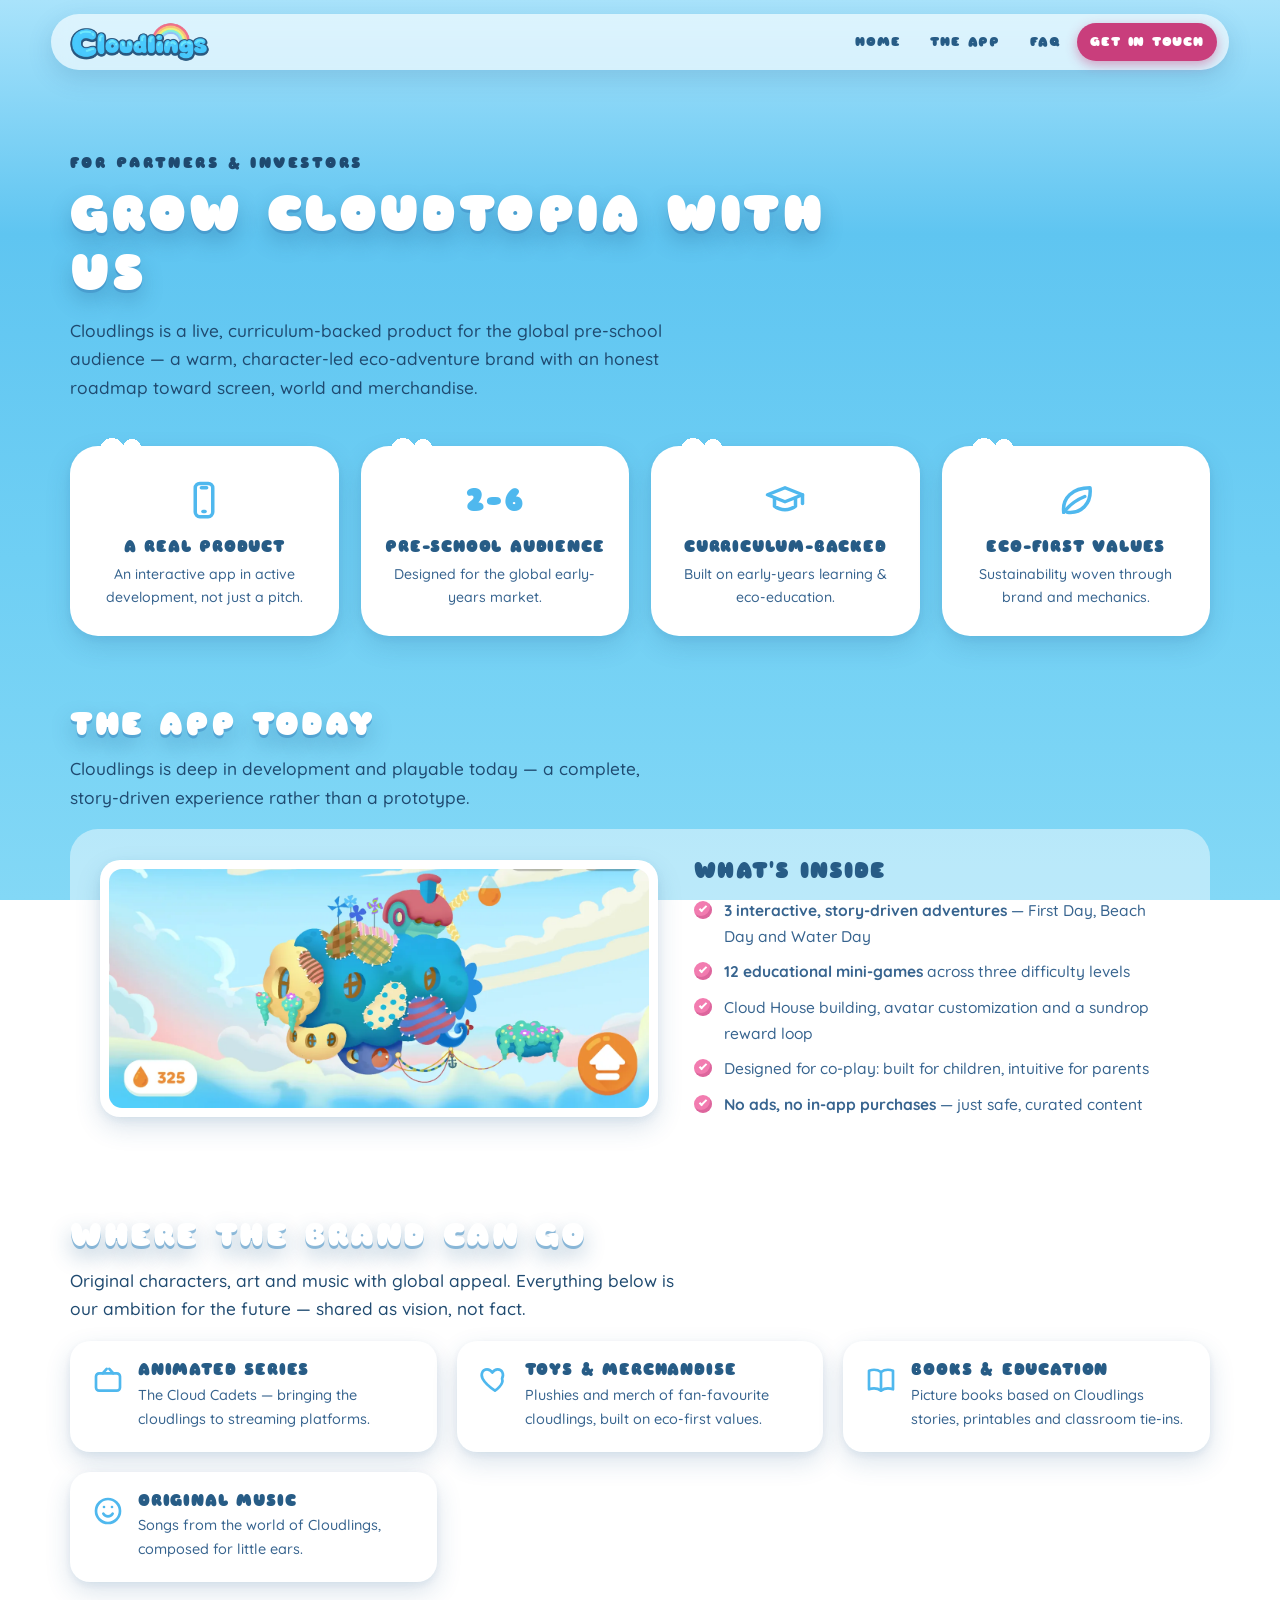
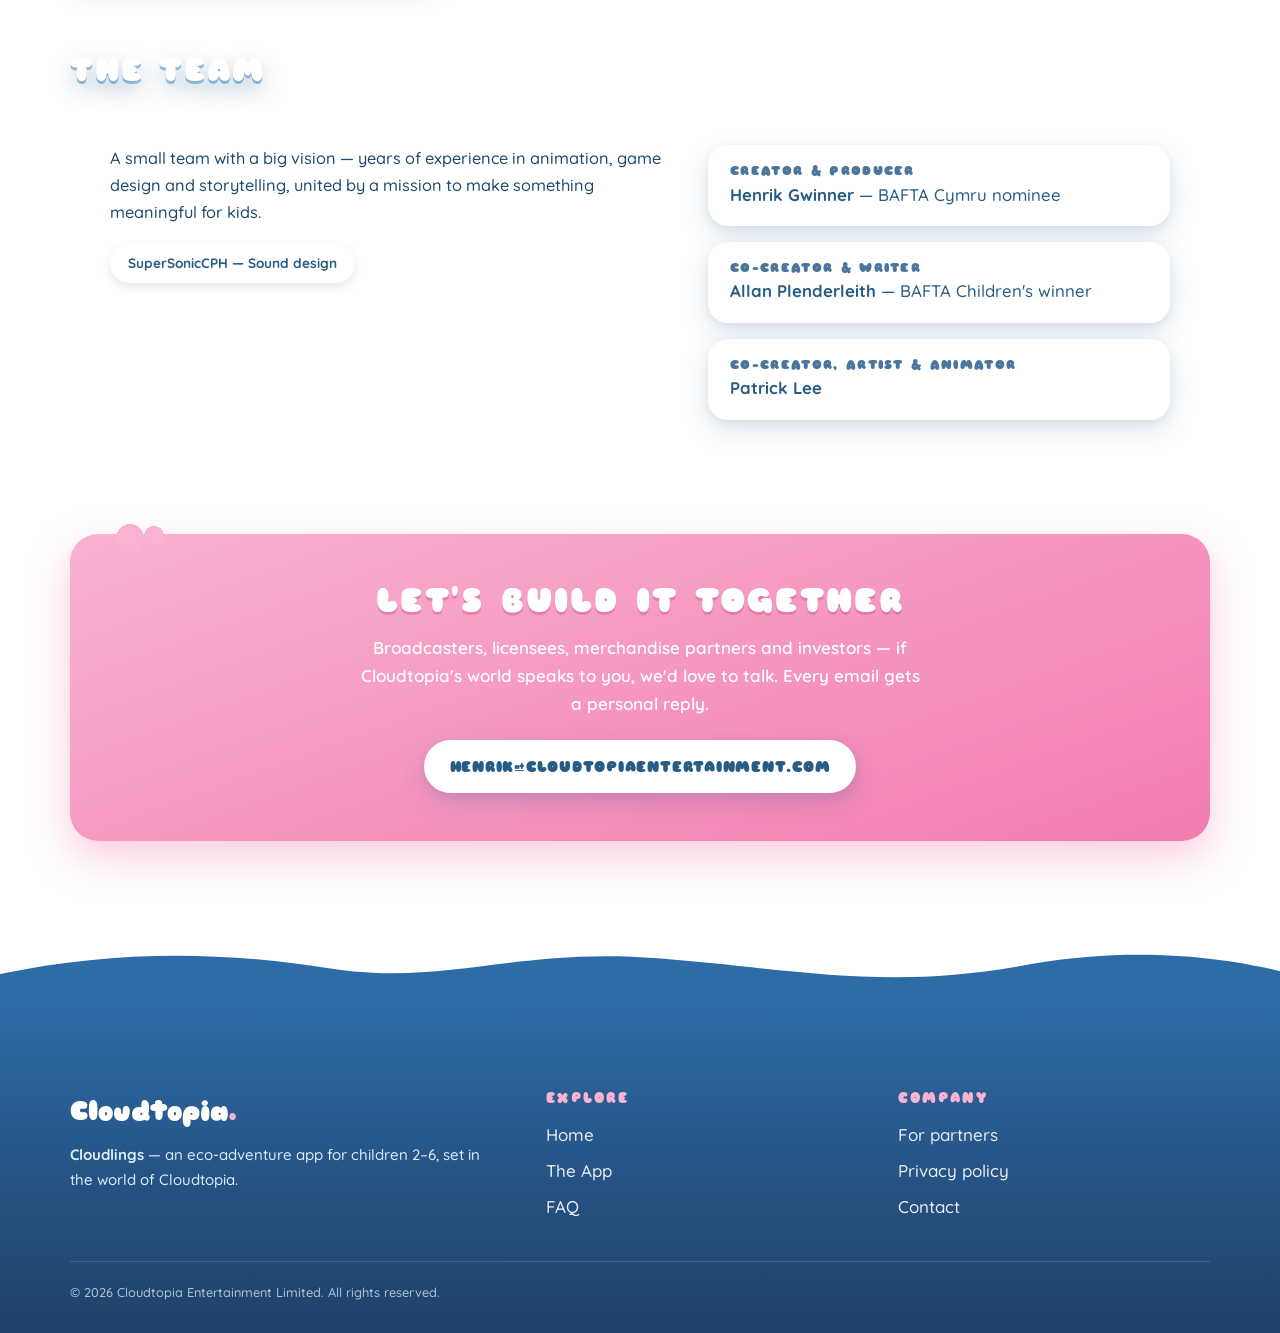
==== commit 5457b5d6: "Remove ex-partners, unify game frames, clean hero overlays - Remove JollyWise and People Moving Pixe" ====
--- a/partners/index.html
+++ b/partners/index.html
@@ -100,8 +100,6 @@
         <div>
           <p class="lede company__lede">A small team with a big vision — years of experience in animation, game design and storytelling, united by a mission to make something meaningful for kids.</p>
           <div class="partners-logos">
-            <span class="partner-logo">JollyWise — Game production</span>
-            <span class="partner-logo">People Moving Pixels — Animation</span>
             <span class="partner-logo">SuperSonicCPH — Sound design</span>
           </div>
         </div>
--- a/css/styles.css
+++ b/css/styles.css
@@ -236,33 +236,6 @@
   pointer-events: none;
 }
 
-.hero__clouds { position: absolute; inset: 0; pointer-events: none; }
-.hero__cloud {
-  position: absolute; background: rgba(255, 255, 255, 0.9); border-radius: 90px;
-  box-shadow: 0 10px 30px rgba(31, 90, 136, 0.10);
-}
-.hero__cloud::before, .hero__cloud::after { content: ""; position: absolute; background: inherit; border-radius: 50%; box-shadow: none; }
-.c1 { width: 200px; height: 62px; top: 17%; left: 6%; }
-.c1::before { width: 84px; height: 84px; top: -38px; left: 34px; }
-.c1::after { width: 56px; height: 56px; top: -22px; right: 38px; }
-.c2 { width: 150px; height: 48px; top: 27%; right: 14%; opacity: .9; }
-.c2::before { width: 62px; height: 62px; top: -28px; left: 26px; }
-.c2::after { width: 44px; height: 44px; top: -18px; right: 28px; }
-.c3 { width: 250px; height: 74px; bottom: 24%; left: 10%; opacity: .75; }
-.c3::before { width: 100px; height: 100px; top: -46px; left: 44px; }
-.c3::after { width: 66px; height: 66px; top: -26px; right: 48px; }
-.c4 { width: 130px; height: 42px; bottom: 34%; right: 8%; opacity: .85; }
-.c4::before { width: 54px; height: 54px; top: -24px; left: 22px; }
-.c4::after { width: 38px; height: 38px; top: -16px; right: 24px; }
-
-/* the four heroes peeking from the edges (deck pages 2–3) */
-.hero__cast { position: absolute; inset: 0; pointer-events: none; }
-.cast { position: absolute; width: clamp(110px, 15vw, 210px); filter: drop-shadow(0 12px 24px rgba(31, 90, 136, 0.28)); }
-.cast--castella { left: 2%; top: 24%; }
-.cast--knucki { right: 2.5%; top: 20%; }
-.cast--alto { left: 7%; bottom: 9%; }
-.cast--luci { right: 7%; bottom: 11%; }
-
 .hero__inner { position: relative; text-align: center; z-index: 2; width: min(820px, 92vw); }
 .wordmark { margin: 0 auto 26px; }
 .wordmark img {
@@ -270,17 +243,18 @@
   filter: drop-shadow(0 14px 28px rgba(31, 90, 136, 0.35));
 }
 
-/* white cloud title-bar — “App pitch deck · July 2026” style */
+/* white cloud title-bar — tagline + small kicker, one font family */
 .hero__bar {
   position: relative;
-  display: flex; align-items: baseline; justify-content: space-between; gap: 18px;
+  display: flex; flex-direction: column; align-items: center; gap: 2px;
   background: var(--white);
   border-radius: 22px;
-  padding: 16px 28px;
+  padding: 15px 34px 13px;
   margin: 0 auto 22px;
-  width: min(640px, 100%);
+  width: fit-content;
+  max-width: 100%;
   box-shadow: var(--shadow-pop);
-  text-align: left;
+  text-align: center;
 }
 /* cloud puffs on the bar's corners, like the deck */
 .hero__bar::before {
@@ -298,7 +272,14 @@
   font-size: clamp(1.05rem, 2.4vw, 1.45rem);
   color: var(--navy);
 }
-.hero__sub { margin: 0; color: var(--ink-soft); font-weight: 600; font-size: 0.95rem; white-space: nowrap; }
+.hero__sub {
+  margin: 0;
+  font-family: var(--f-head); font-weight: 800;
+  font-size: 0.82rem;
+  letter-spacing: 0.14em;
+  text-transform: uppercase;
+  color: var(--ink-soft);
+}
 
 .hero__cta { display: grid; gap: 18px; justify-items: center; }
 .hero__cta-row { display: flex; align-items: center; gap: 16px; flex-wrap: wrap; justify-content: center; }
@@ -588,7 +569,7 @@
     radial-gradient(circle at 29px 14px, var(--card) 0 8px, transparent 8px);
   pointer-events: none;
 }
-.gallery__item img { border-radius: 13px; width: 100%; }
+.gallery__item img { border-radius: 13px; width: 100%; aspect-ratio: 1400 / 685; object-fit: cover; display: block; }
 .gallery__item:hover { transform: translateY(-5px) scale(1.02); box-shadow: var(--shadow-pop); z-index: 2; }
 
 .game-names { margin-top: 26px; display: flex; flex-wrap: wrap; gap: 10px; align-items: center; }
@@ -1124,10 +1105,7 @@
 
   .hero { padding-top: 110px; }
   .sundrop--hero { top: 22%; right: 7%; }  /* clear of the title bar on small screens */
-  .hero__bar { flex-direction: column; gap: 4px; align-items: flex-start; }
-  .hero__sub { white-space: normal; }
-  .cast--castella, .cast--knucki { top: 12%; }
-  .cast { width: clamp(80px, 18vw, 130px); }
+  .hero__bar { padding: 14px 24px; }
 
   .section { padding: 70px 0 90px; }
   .section::after { bottom: 20px; min-width: 50px; font-size: 1rem; }
@@ -1148,8 +1126,6 @@
   .friends { grid-template-columns: 1fr; }
   .roadmap, .snapshot { grid-template-columns: 1fr; }
   .gallery { grid-template-columns: 1fr; }
-  .cast { display: none; }
-  .hero__bar { padding: 14px 20px; }
   .store-badges { flex-direction: column; align-items: stretch; }
   .store-badge { justify-content: center; }
   .section::after { display: none; }
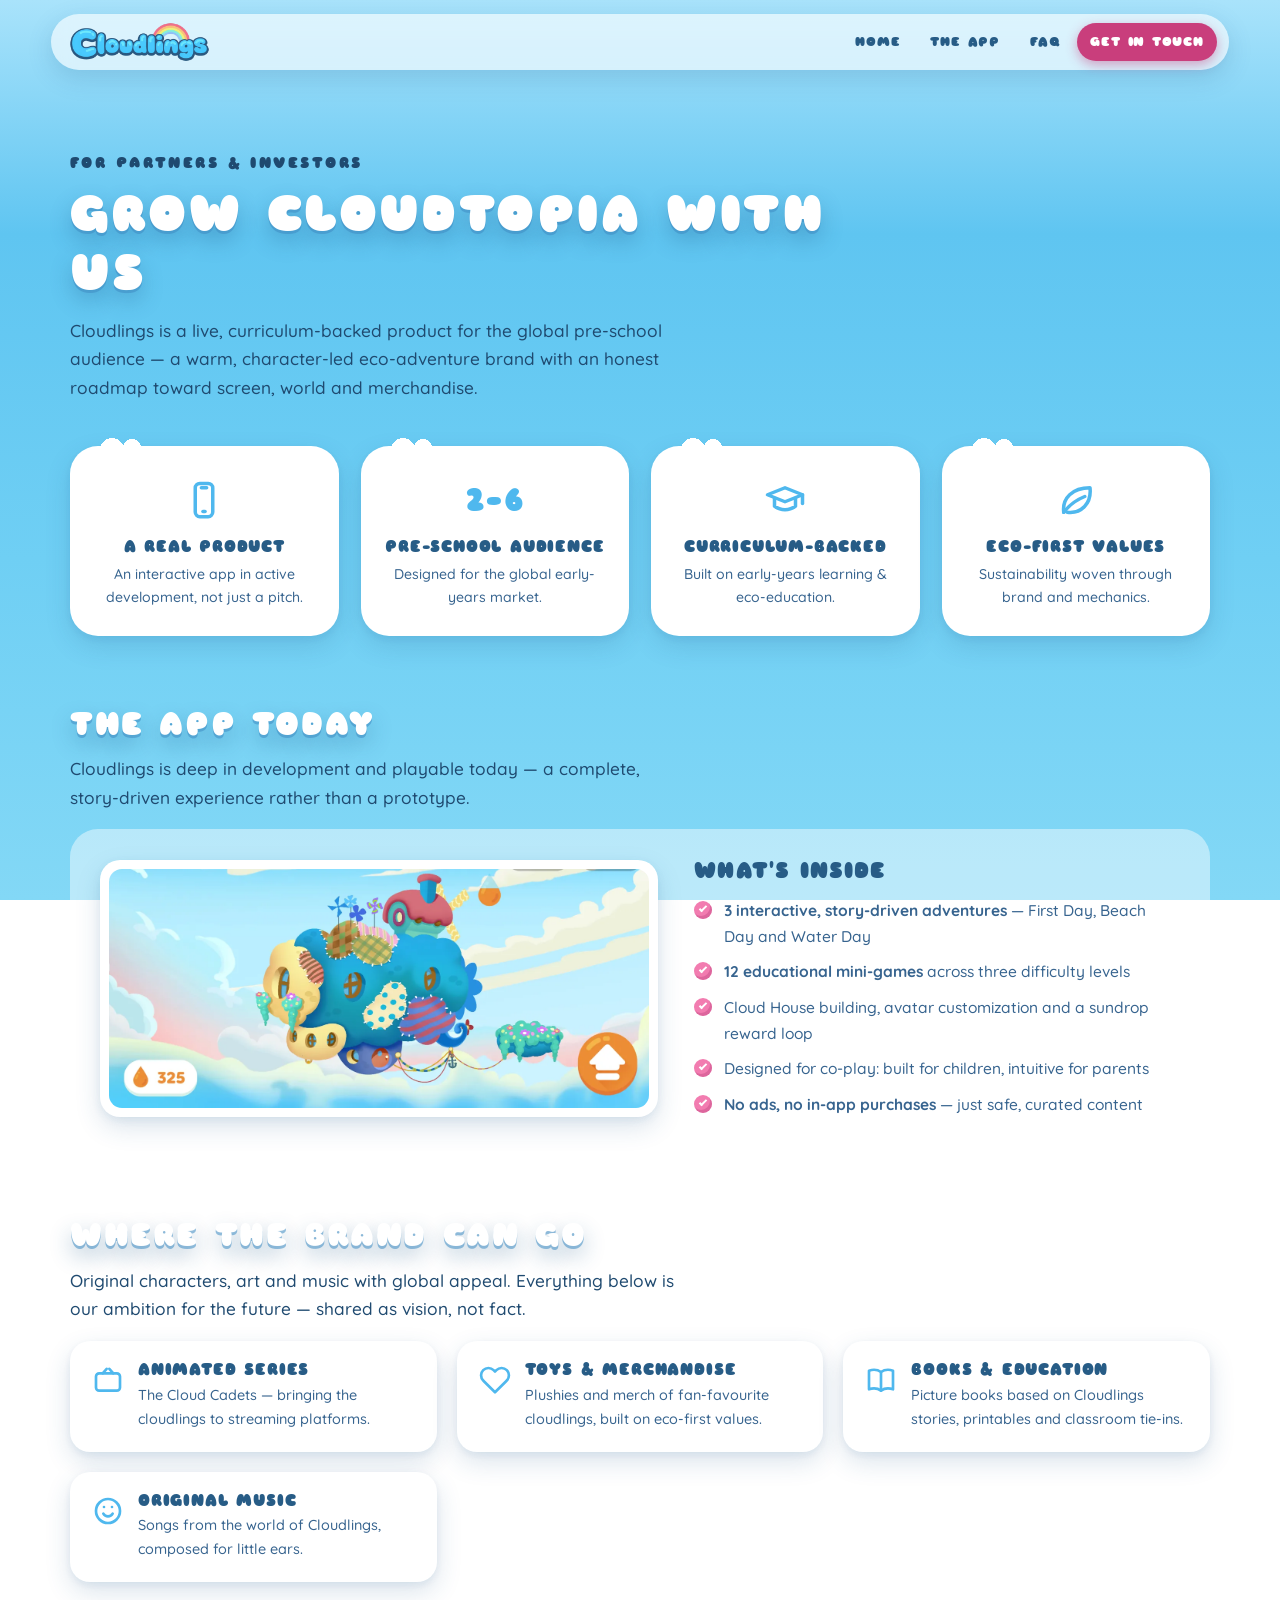
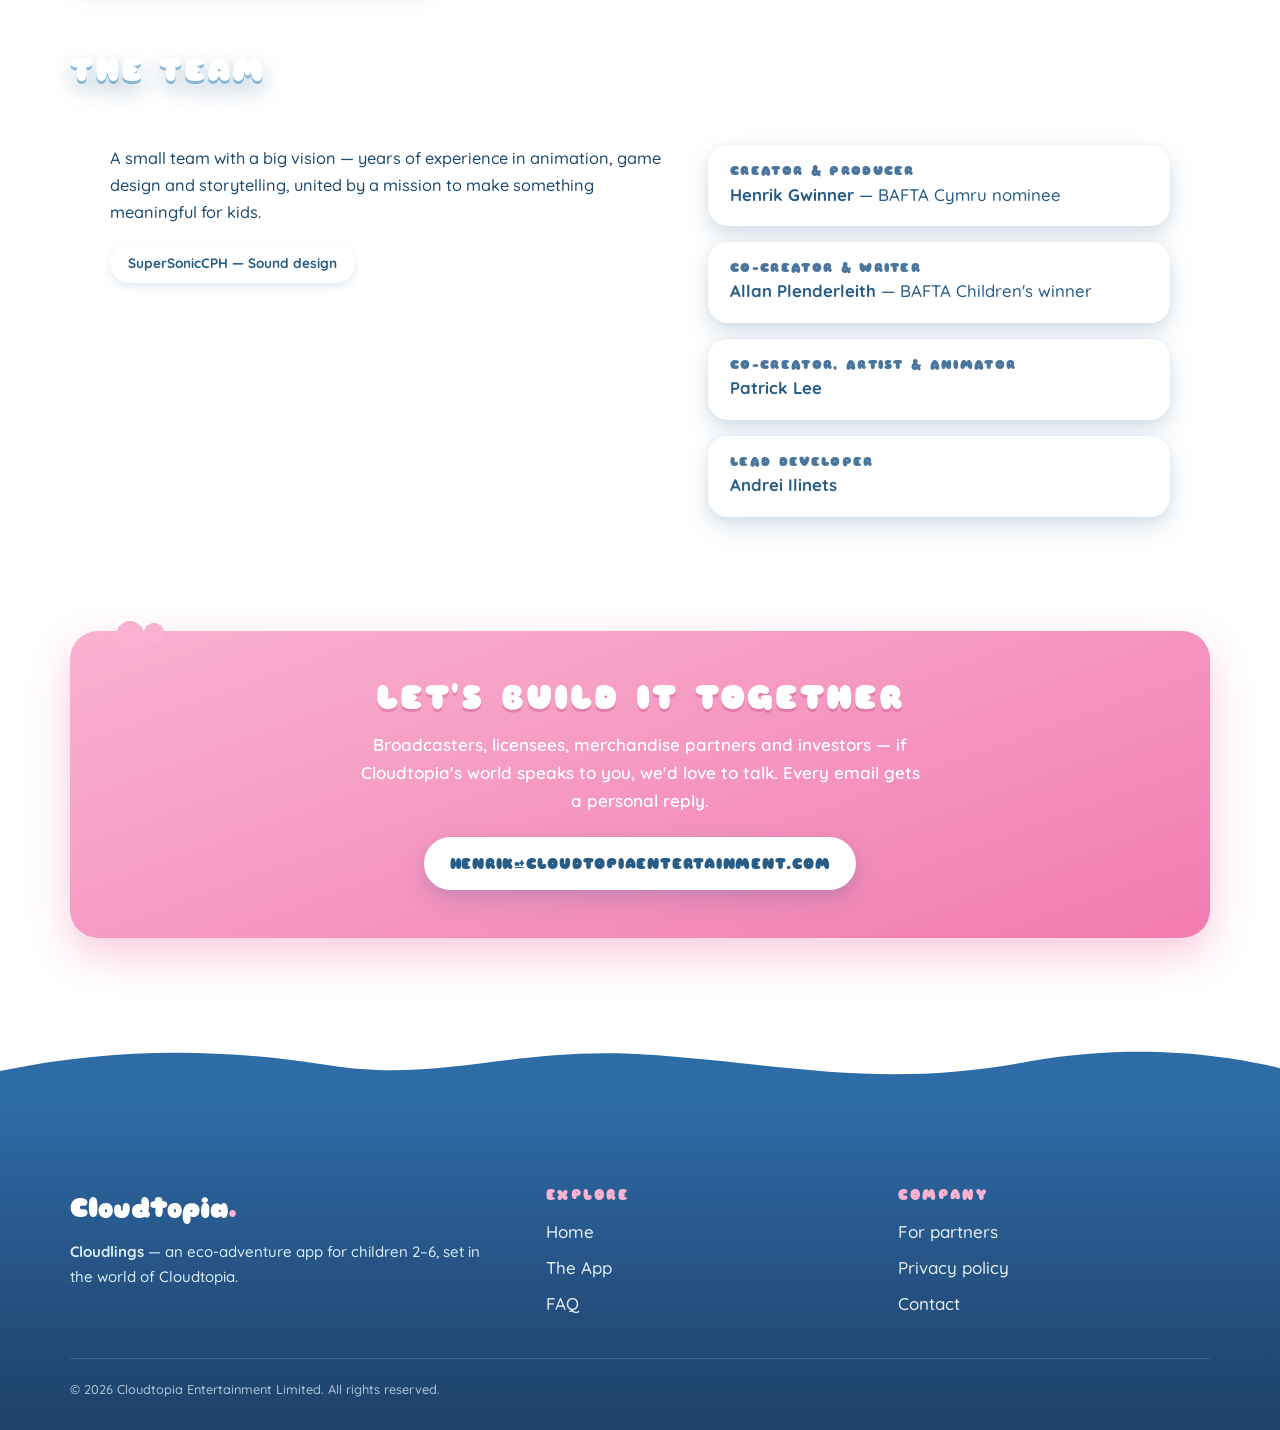
==== commit cf055e58: "Fix skewed heart icon on partners page; add Andrei Ilinets as Lead Developer Co-Authored-By: Claude " ====
--- a/partners/index.html
+++ b/partners/index.html
@@ -87,7 +87,7 @@
       <p class="lede">Original characters, art and music with global appeal. Everything below is our ambition for the future — shared as vision, not fact.</p>
       <div class="world-grid">
         <div class="world-card"><svg class="ic" viewBox="0 0 24 24" fill="none" stroke="currentColor" stroke-width="2" stroke-linecap="round" stroke-linejoin="round"><rect x="3" y="7" width="18" height="13" rx="2.4"/><path d="M8 7 11 3.6M16 7 13 3.6"/></svg><div><h4>Animated series</h4><p>The Cloud Cadets — bringing the cloudlings to streaming platforms.</p></div></div>
-        <div class="world-card"><svg class="ic" viewBox="0 0 24 24" fill="none" stroke="currentColor" stroke-width="2" stroke-linecap="round" stroke-linejoin="round"><path d="M12 20s-7-4.6-9.3-9C1 7.6 2.7 4 6 4c2 0 3.2 1.2 4 2.5C10.8 5.2 12 4 14 4c3.3 0 5 3.6 3.3 7C19 15.4 12 20 12 20Z"/></svg><div><h4>Toys &amp; merchandise</h4><p>Plushies and merch of fan-favourite cloudlings, built on eco-first values.</p></div></div>
+        <div class="world-card"><svg class="ic" viewBox="0 0 24 24" fill="none" stroke="currentColor" stroke-width="2" stroke-linecap="round" stroke-linejoin="round"><path d="M20.84 4.61a5.5 5.5 0 0 0-7.78 0L12 5.67l-1.06-1.06a5.5 5.5 0 0 0-7.78 7.78l1.06 1.06L12 21.23l7.78-7.78 1.06-1.06a5.5 5.5 0 0 0 0-7.78z"/></svg><div><h4>Toys &amp; merchandise</h4><p>Plushies and merch of fan-favourite cloudlings, built on eco-first values.</p></div></div>
         <div class="world-card"><svg class="ic" viewBox="0 0 24 24" fill="none" stroke="currentColor" stroke-width="2" stroke-linecap="round" stroke-linejoin="round"><path d="M12 6C9.6 4.3 6 4 3 5v14c3-1 6.6-.7 9 1 2.4-1.7 6-2 9-1V5c-3-1-6.6-.7-9 1Z"/><path d="M12 6v14"/></svg><div><h4>Books &amp; education</h4><p>Picture books based on Cloudlings stories, printables and classroom tie-ins.</p></div></div>
         <div class="world-card"><svg class="ic" viewBox="0 0 24 24" fill="none" stroke="currentColor" stroke-width="2" stroke-linecap="round" stroke-linejoin="round"><circle cx="12" cy="12" r="9"/><path d="M9 9h.01M15 9h.01M8.5 14a4 4 0 0 0 7 0"/></svg><div><h4>Original music</h4><p>Songs from the world of Cloudlings, composed for little ears.</p></div></div>
       </div>
@@ -107,6 +107,7 @@
           <div class="credit"><h4>Creator &amp; Producer</h4><p><b>Henrik Gwinner</b> — BAFTA Cymru nominee</p></div>
           <div class="credit"><h4>Co-creator &amp; Writer</h4><p><b>Allan Plenderleith</b> — BAFTA Children's winner</p></div>
           <div class="credit"><h4>Co-creator, Artist &amp; Animator</h4><p><b>Patrick Lee</b></p></div>
+          <div class="credit"><h4>Lead Developer</h4><p><b>Andrei Ilinets</b></p></div>
         </div>
       </div>
     </div>
--- a/css/styles.css
+++ b/css/styles.css
@@ -224,9 +224,14 @@
   overflow: hidden;
   background:
     linear-gradient(180deg, rgba(150, 220, 250, 0.35) 0%, rgba(95, 197, 241, 0) 34%),
-    url("../assets/img/map_full.webp") center 62% / cover no-repeat,
+    url("../assets/img/map_hero.webp") center 62% / cover no-repeat,
     linear-gradient(180deg, var(--sky-light), var(--sky));
   z-index: 1;
+}
+/* game Spine animations drawn over the hero's map background */
+.hero__map {
+  position: absolute; inset: 0; width: 100%; height: 100%;
+  pointer-events: none; z-index: 0;
 }
 /* soft white cloud bank at the bottom edge, like the title slide */
 .hero::after {
@@ -662,10 +667,16 @@
   transition: transform .25s ease, box-shadow .25s ease;
 }
 .map-show img { border-radius: calc(var(--r-lg) - 8px); width: 100%; }
+/* animated map: game Spine animations drawn on a canvas over the still image */
+.map-anim { position: relative; display: block; }
+.map-anim canvas {
+  position: absolute; inset: 0; width: 100%; height: 100%;
+  pointer-events: none; border-radius: calc(var(--r-lg) - 8px);
+}
 .map-show:hover { transform: translateY(-4px); box-shadow: var(--shadow-pop); }
 .map-show__hint {
-  position: absolute; left: 50%; bottom: 26px; transform: translateX(-50%);
   display: inline-flex; align-items: center; gap: 8px;
+  margin: 14px auto 6px;
   background: var(--white); color: var(--navy);
   font-family: var(--f-head); font-weight: 800; font-size: 0.95rem;
   text-transform: uppercase; letter-spacing: .06em;
@@ -899,6 +910,8 @@
 .sundrop.is-got { opacity: 0; transform: scale(1.7); pointer-events: none; }
 @keyframes bob { 0%,100% { margin-top: 0; } 50% { margin-top: -9px; } }
 .sundrop--hero { right: 12%; top: 38%; }
+.sundrop--hero2 { left: 8%; top: 22%; }
+.sundrop--hero3 { left: 11%; bottom: 18%; }
 .sundrops { position: absolute; inset: 0; pointer-events: none; }
 .sundrops .sundrop { pointer-events: auto; }
 .sd1 { top: 120px; right: 6%; } .sd2 { top: 42%; left: 3.5%; }
@@ -1105,6 +1118,8 @@
 
   .hero { padding-top: 110px; }
   .sundrop--hero { top: 22%; right: 7%; }  /* clear of the title bar on small screens */
+  .sundrop--hero2 { top: 14%; left: 6%; }
+  .sundrop--hero3 { bottom: 12%; left: 8%; }
   .hero__bar { padding: 14px 24px; }
 
   .section { padding: 70px 0 90px; }
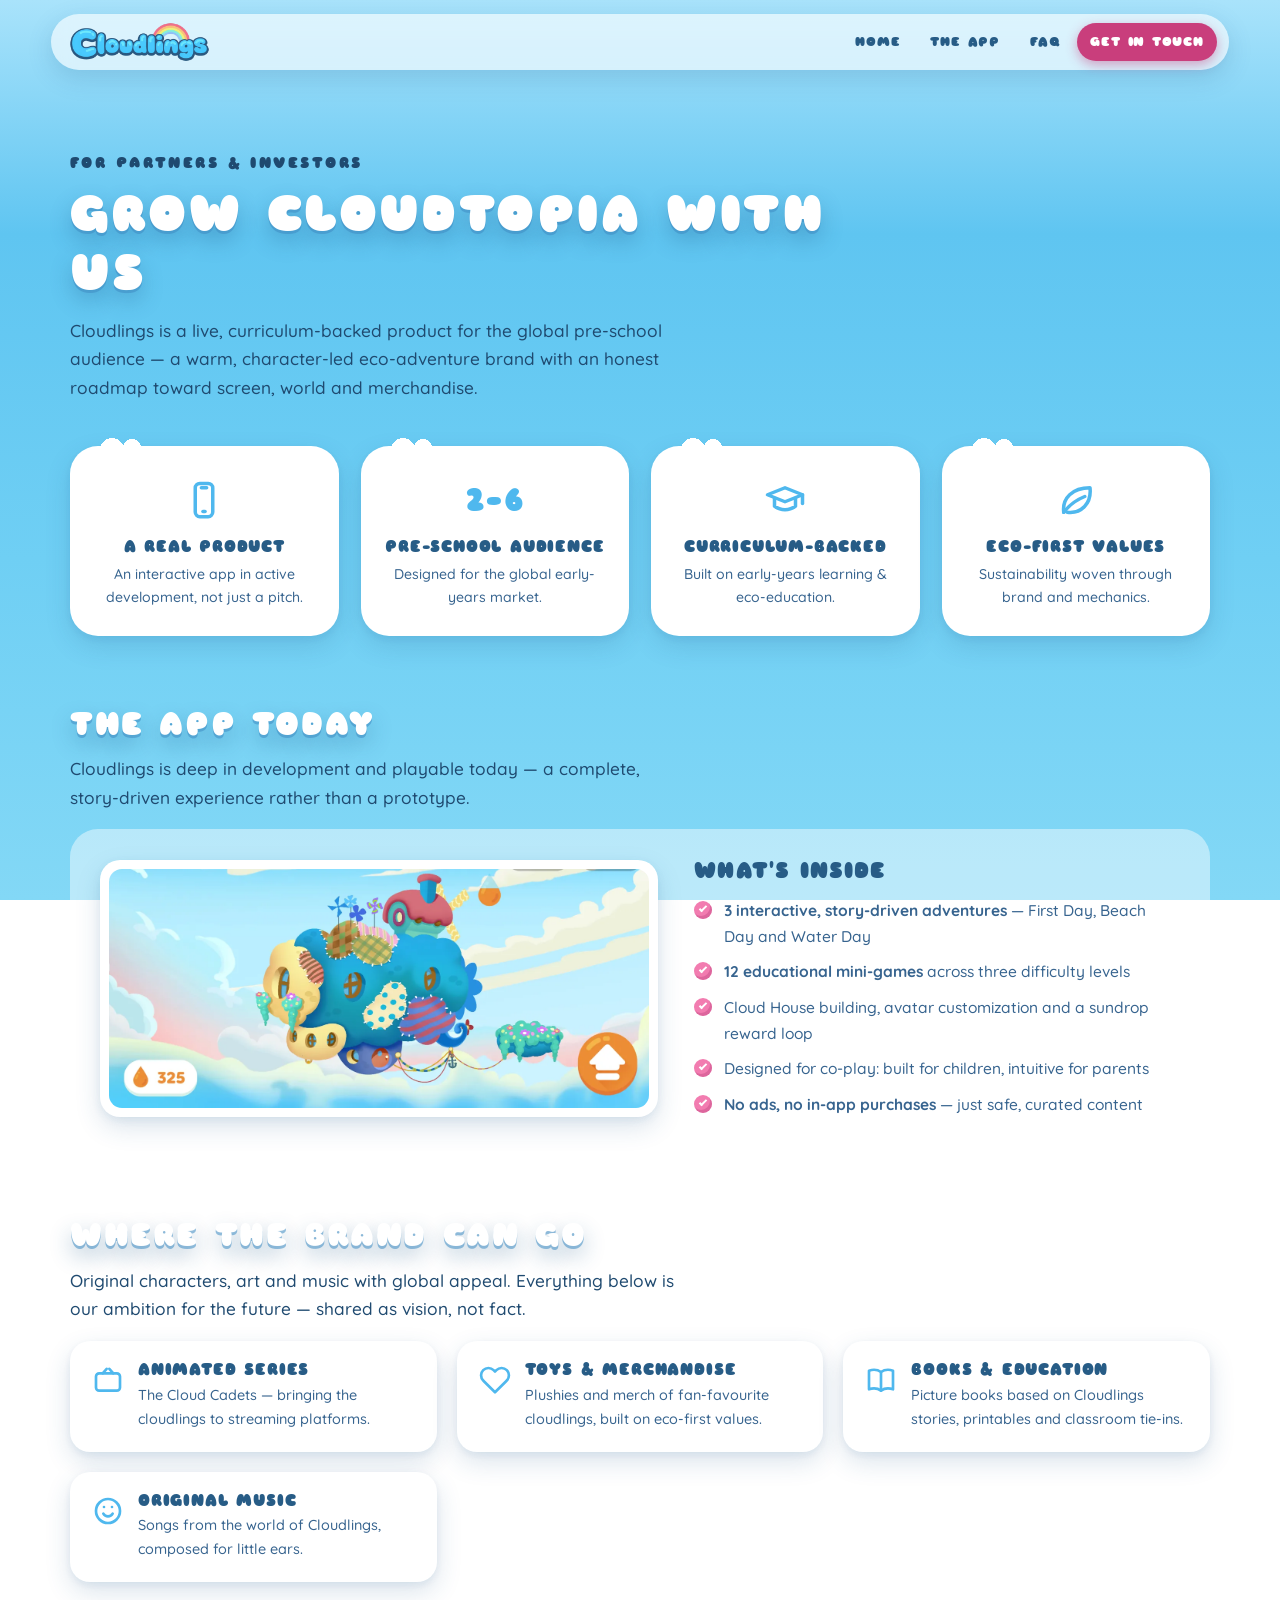
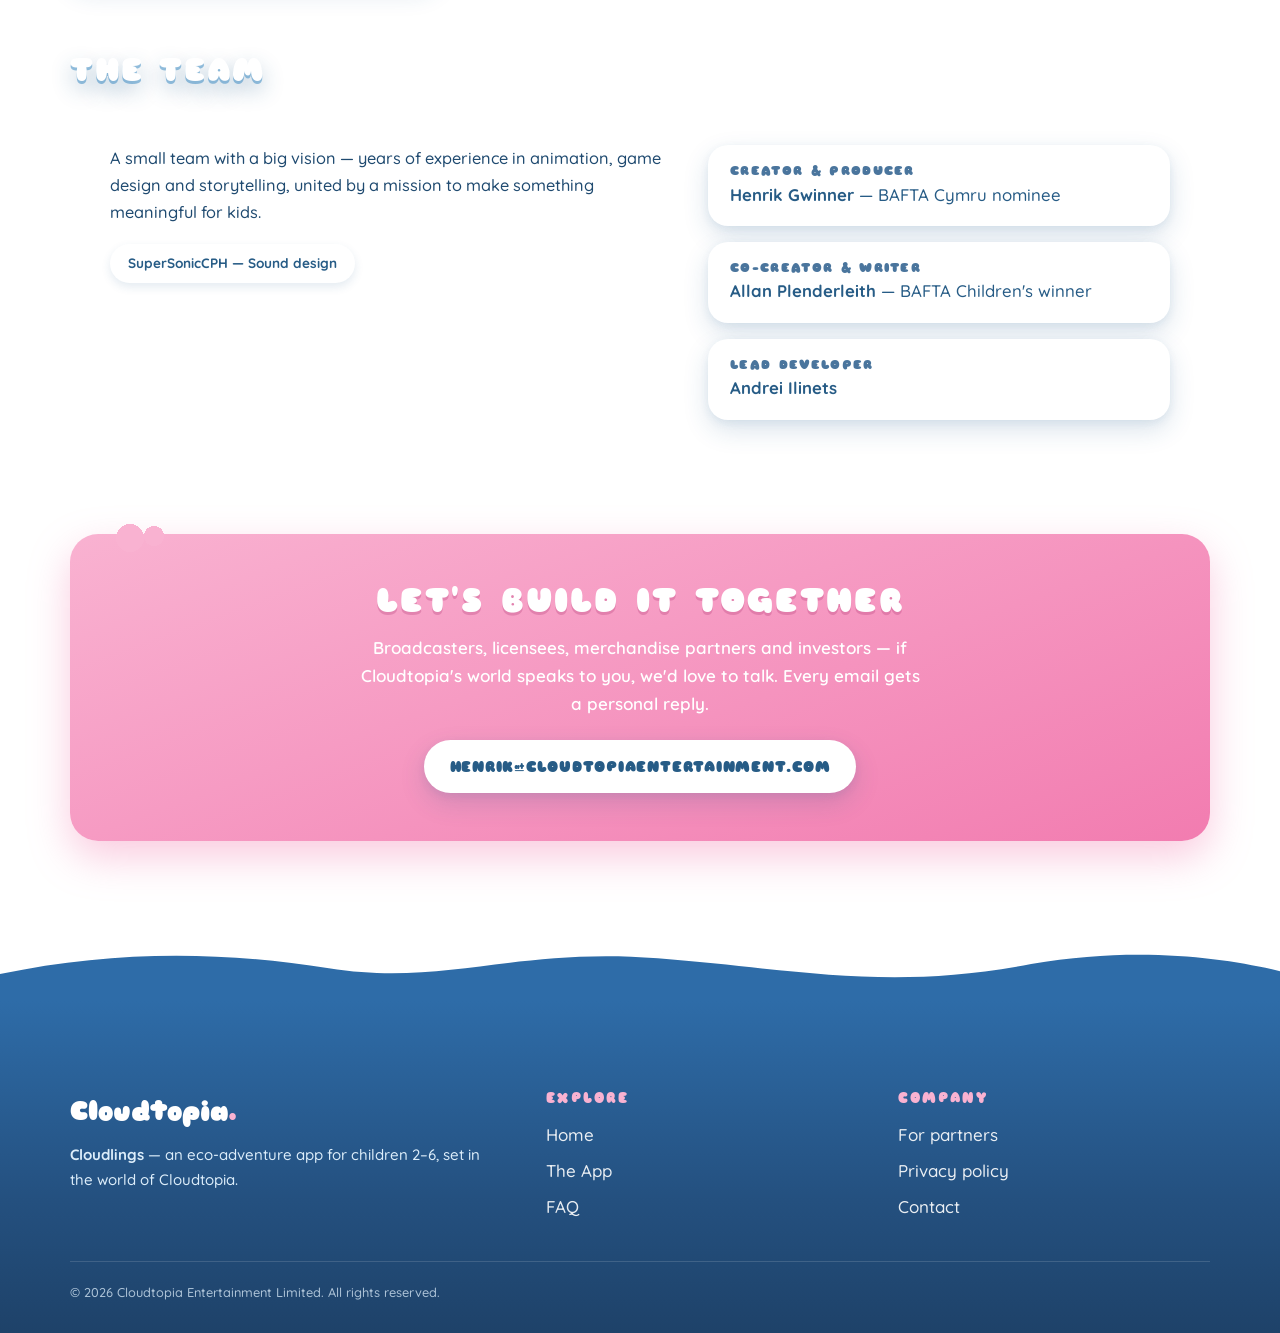
==== commit c86a22dc: "Remove Patrick Lee from credits on front and partners pages Co-Authored-By: Claude Fable 5.1 <norepl" ====
--- a/partners/index.html
+++ b/partners/index.html
@@ -18,9 +18,7 @@
 <meta name="twitter:card" content="summary_large_image">
 <meta name="twitter:title" content="Partner with Cloudtopia — Cloudlings">
 <meta name="twitter:image" content="https://cloudtopiaentertainment.com/assets/img/og_cover.jpg">
-<link rel="preconnect" href="https://fonts.googleapis.com">
-<link rel="preconnect" href="https://fonts.gstatic.com" crossorigin>
-<link href="https://fonts.googleapis.com/css2?family=Sniglet:wght@800&family=Quicksand:wght@500;600;700&family=Chewy&display=swap" rel="stylesheet">
+<link rel="stylesheet" href="/css/fonts.css">
 <link rel="stylesheet" href="/css/styles.css">
 </head>
 <body>
@@ -106,7 +104,6 @@
         <div class="company__credits">
           <div class="credit"><h4>Creator &amp; Producer</h4><p><b>Henrik Gwinner</b> — BAFTA Cymru nominee</p></div>
           <div class="credit"><h4>Co-creator &amp; Writer</h4><p><b>Allan Plenderleith</b> — BAFTA Children's winner</p></div>
-          <div class="credit"><h4>Co-creator, Artist &amp; Animator</h4><p><b>Patrick Lee</b></p></div>
           <div class="credit"><h4>Lead Developer</h4><p><b>Andrei Ilinets</b></p></div>
         </div>
       </div>
--- a/css/fonts.css
+++ b/css/fonts.css
@@ -0,0 +1,46 @@
+/* Self-hosted fonts (Google Fonts, OFL) — latin subset, woff2 only. */
+
+@font-face {
+  font-family: 'Chewy';
+  font-style: normal;
+  font-weight: 400;
+  font-display: swap;
+  src: url(/assets/fonts/chewy-400-latin.woff2) format('woff2');
+  unicode-range: U+0000-00FF, U+0131, U+0152-0153, U+02BB-02BC, U+02C6, U+02DA, U+02DC, U+0304, U+0308, U+0329, U+2000-206F, U+20AC, U+2122, U+2191, U+2193, U+2212, U+2215, U+FEFF, U+FFFD;
+}
+
+@font-face {
+  font-family: 'Quicksand';
+  font-style: normal;
+  font-weight: 500;
+  font-display: swap;
+  src: url(/assets/fonts/quicksand-500-latin.woff2) format('woff2');
+  unicode-range: U+0000-00FF, U+0131, U+0152-0153, U+02BB-02BC, U+02C6, U+02DA, U+02DC, U+0304, U+0308, U+0329, U+2000-206F, U+20AC, U+2122, U+2191, U+2193, U+2212, U+2215, U+FEFF, U+FFFD;
+}
+
+@font-face {
+  font-family: 'Quicksand';
+  font-style: normal;
+  font-weight: 600;
+  font-display: swap;
+  src: url(/assets/fonts/quicksand-600-latin.woff2) format('woff2');
+  unicode-range: U+0000-00FF, U+0131, U+0152-0153, U+02BB-02BC, U+02C6, U+02DA, U+02DC, U+0304, U+0308, U+0329, U+2000-206F, U+20AC, U+2122, U+2191, U+2193, U+2212, U+2215, U+FEFF, U+FFFD;
+}
+
+@font-face {
+  font-family: 'Quicksand';
+  font-style: normal;
+  font-weight: 700;
+  font-display: swap;
+  src: url(/assets/fonts/quicksand-700-latin.woff2) format('woff2');
+  unicode-range: U+0000-00FF, U+0131, U+0152-0153, U+02BB-02BC, U+02C6, U+02DA, U+02DC, U+0304, U+0308, U+0329, U+2000-206F, U+20AC, U+2122, U+2191, U+2193, U+2212, U+2215, U+FEFF, U+FFFD;
+}
+
+@font-face {
+  font-family: 'Sniglet';
+  font-style: normal;
+  font-weight: 800;
+  font-display: swap;
+  src: url(/assets/fonts/sniglet-800-latin.woff2) format('woff2');
+  unicode-range: U+0000-00FF, U+0131, U+0152-0153, U+02BB-02BC, U+02C6, U+02DA, U+02DC, U+0304, U+0308, U+0329, U+2000-206F, U+20AC, U+2122, U+2191, U+2193, U+2212, U+2215, U+FEFF, U+FFFD;
+}
--- a/css/styles.css
+++ b/css/styles.css
@@ -227,6 +227,24 @@
     url("../assets/img/map_hero.webp") center 62% / cover no-repeat,
     linear-gradient(180deg, var(--sky-light), var(--sky));
   z-index: 1;
+}
+/* smaller hero renditions for smaller viewports — keep the layer order in sync
+   with the background shorthand above and the preloads in index.html */
+@media (max-width: 768px) {
+  .hero {
+    background-image:
+      linear-gradient(180deg, rgba(150, 220, 250, 0.35) 0%, rgba(95, 197, 241, 0) 34%),
+      url("../assets/img/map_hero_1280.webp"),
+      linear-gradient(180deg, var(--sky-light), var(--sky));
+  }
+}
+@media (min-width: 769px) and (max-width: 1440px) {
+  .hero {
+    background-image:
+      linear-gradient(180deg, rgba(150, 220, 250, 0.35) 0%, rgba(95, 197, 241, 0) 34%),
+      url("../assets/img/map_hero_2048.webp"),
+      linear-gradient(180deg, var(--sky-light), var(--sky));
+  }
 }
 /* game Spine animations drawn over the hero's map background */
 .hero__map {
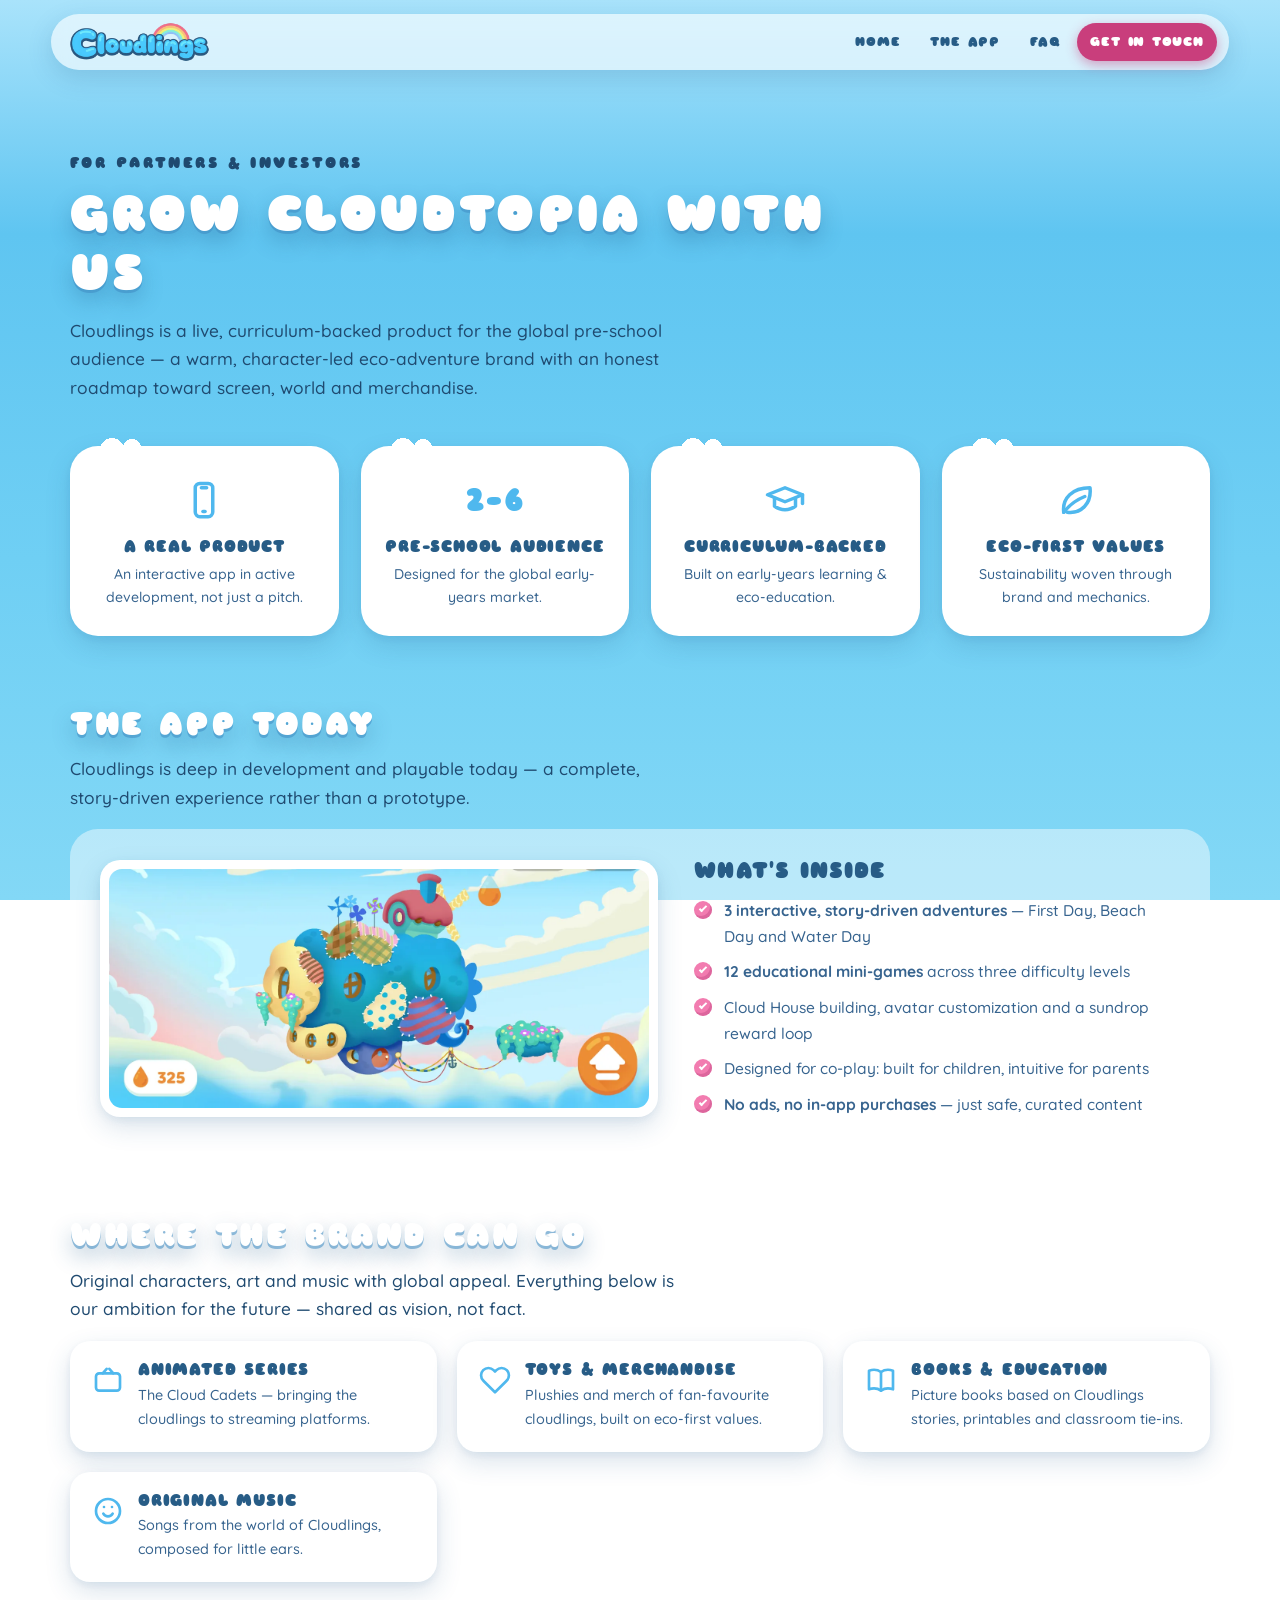
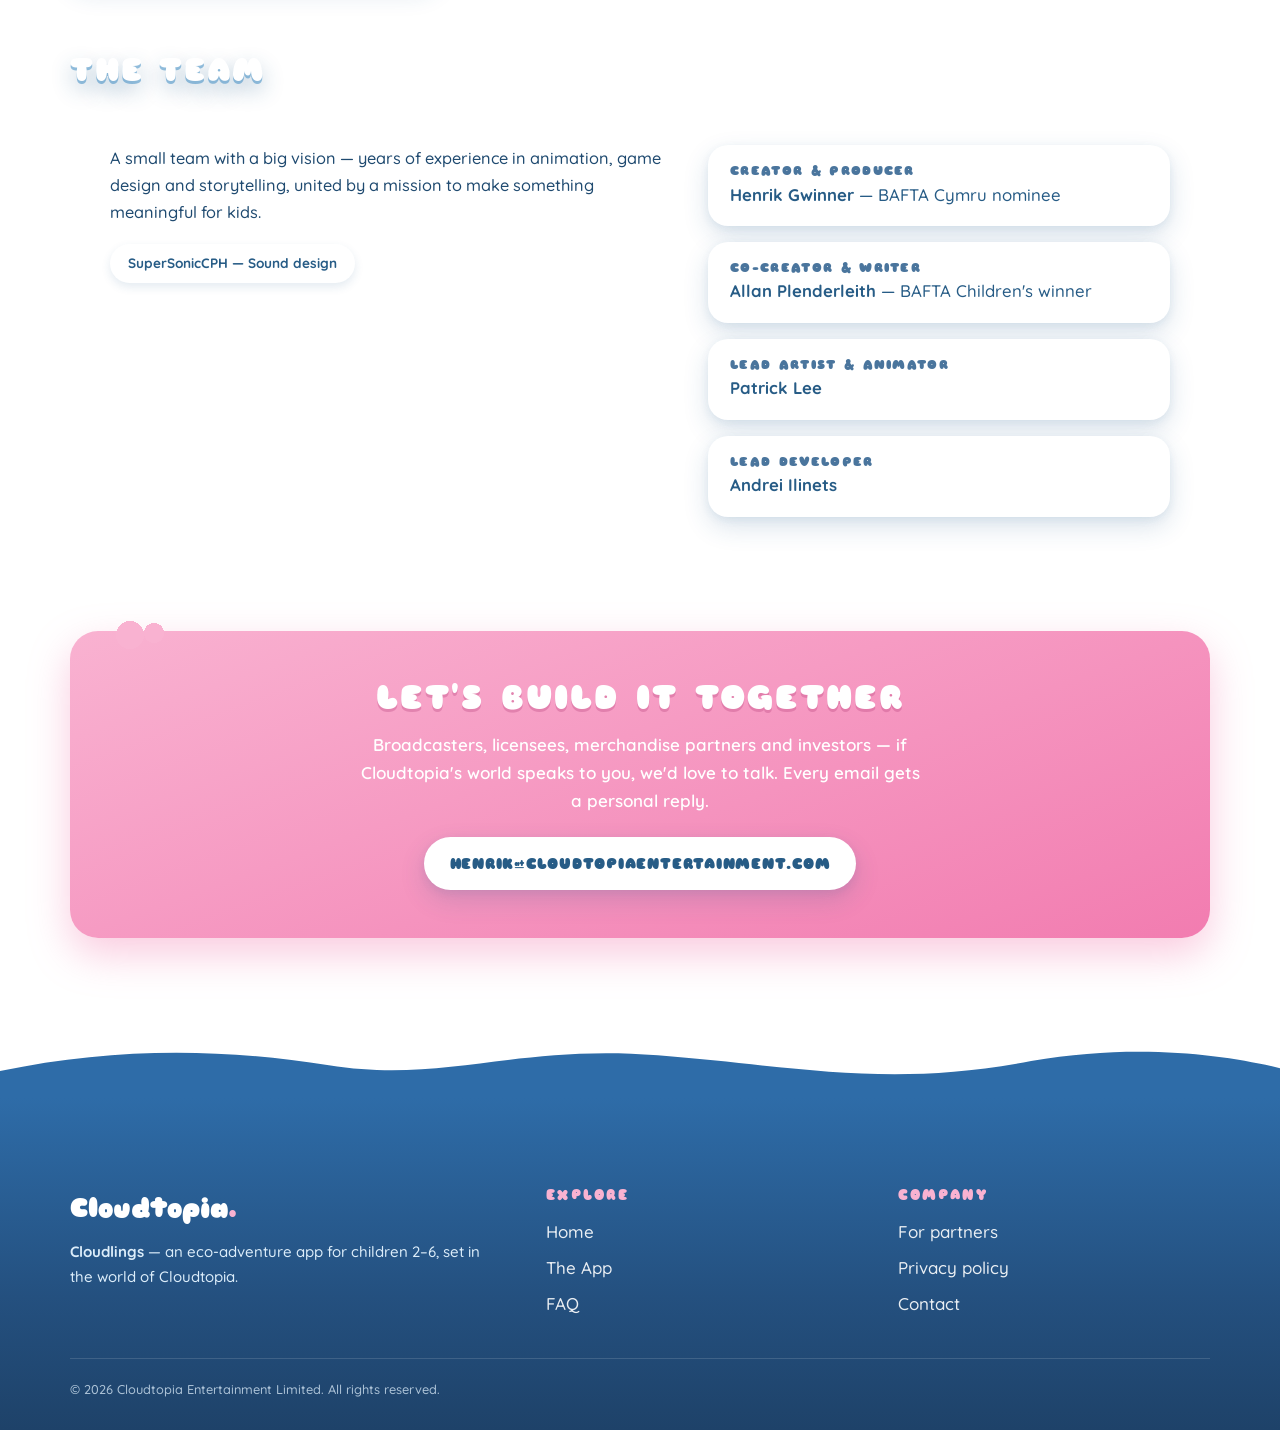
==== commit 2e08406a: "Add Patrick Lee as Lead Artist & Animator to credits on front and partners pages Co-Authored-By: Cla" ====
--- a/partners/index.html
+++ b/partners/index.html
@@ -104,6 +104,7 @@
         <div class="company__credits">
           <div class="credit"><h4>Creator &amp; Producer</h4><p><b>Henrik Gwinner</b> — BAFTA Cymru nominee</p></div>
           <div class="credit"><h4>Co-creator &amp; Writer</h4><p><b>Allan Plenderleith</b> — BAFTA Children's winner</p></div>
+          <div class="credit"><h4>Lead Artist &amp; Animator</h4><p><b>Patrick Lee</b></p></div>
           <div class="credit"><h4>Lead Developer</h4><p><b>Andrei Ilinets</b></p></div>
         </div>
       </div>
